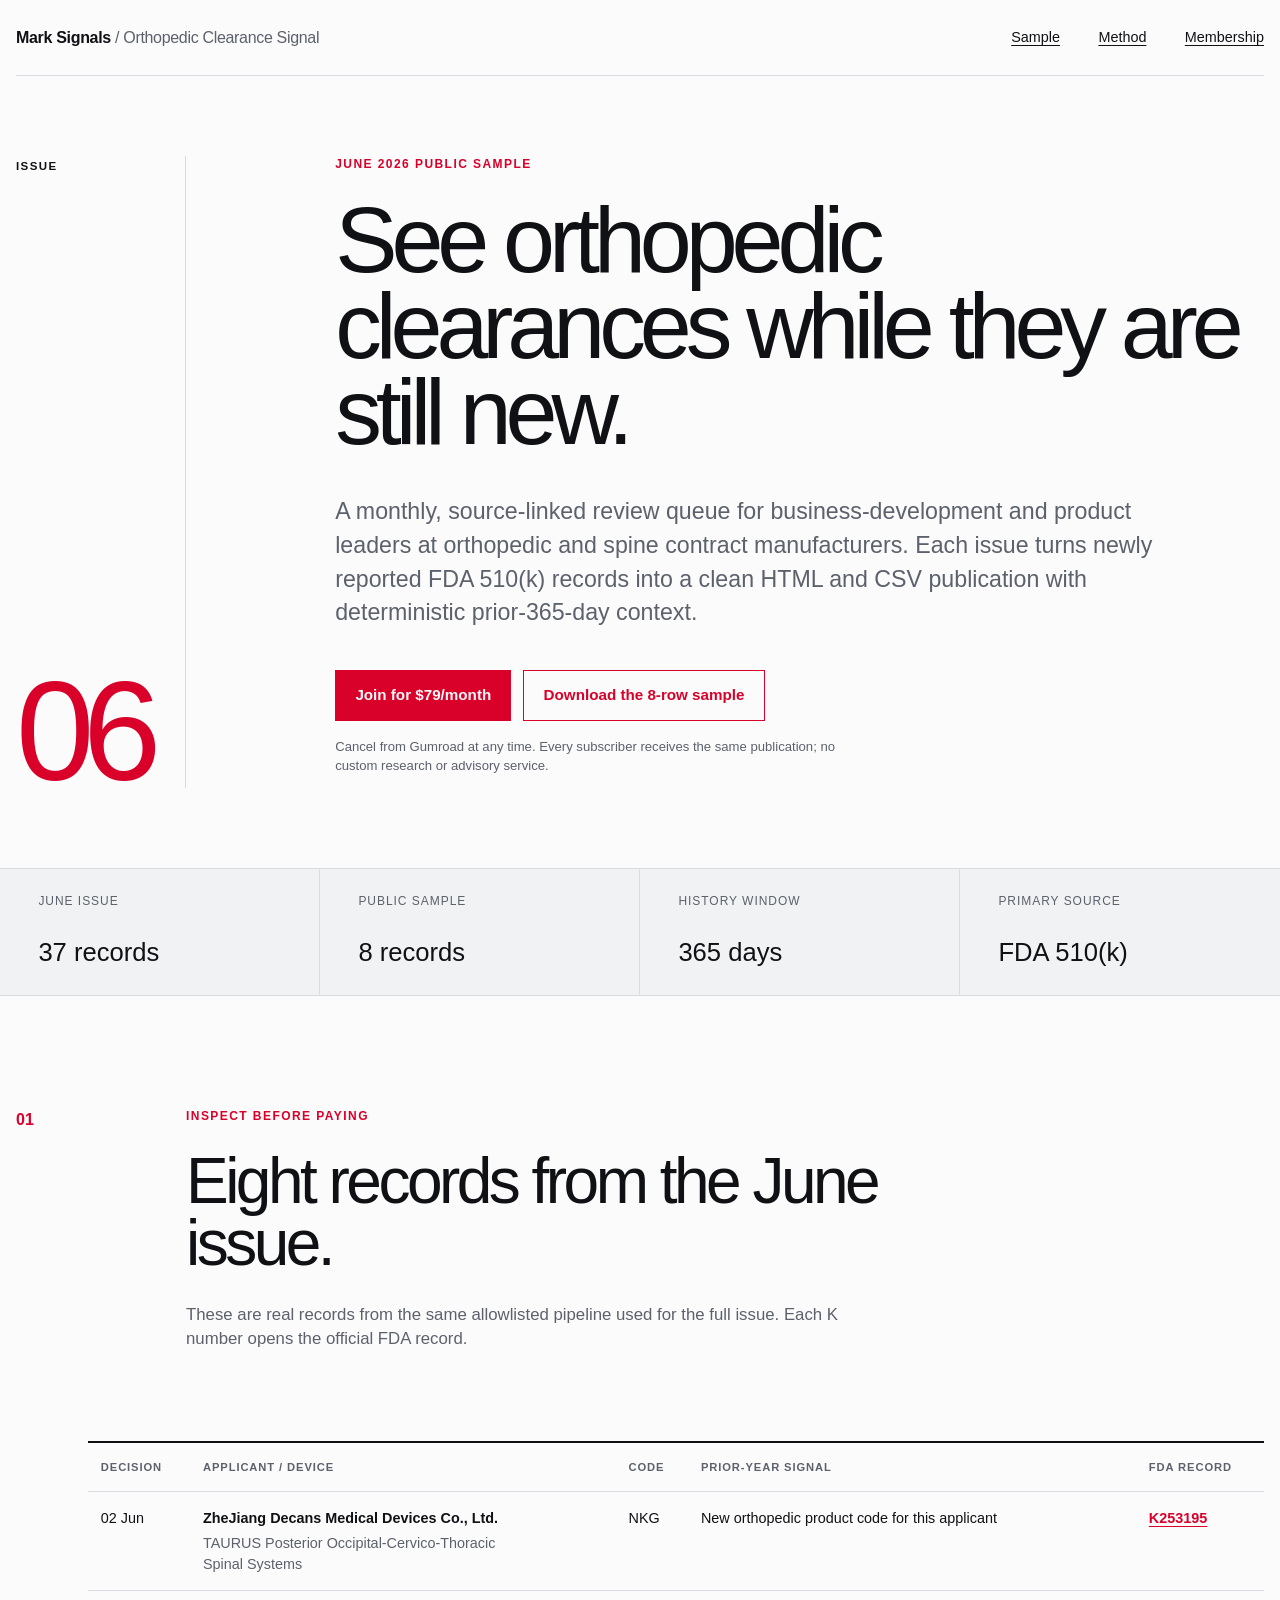
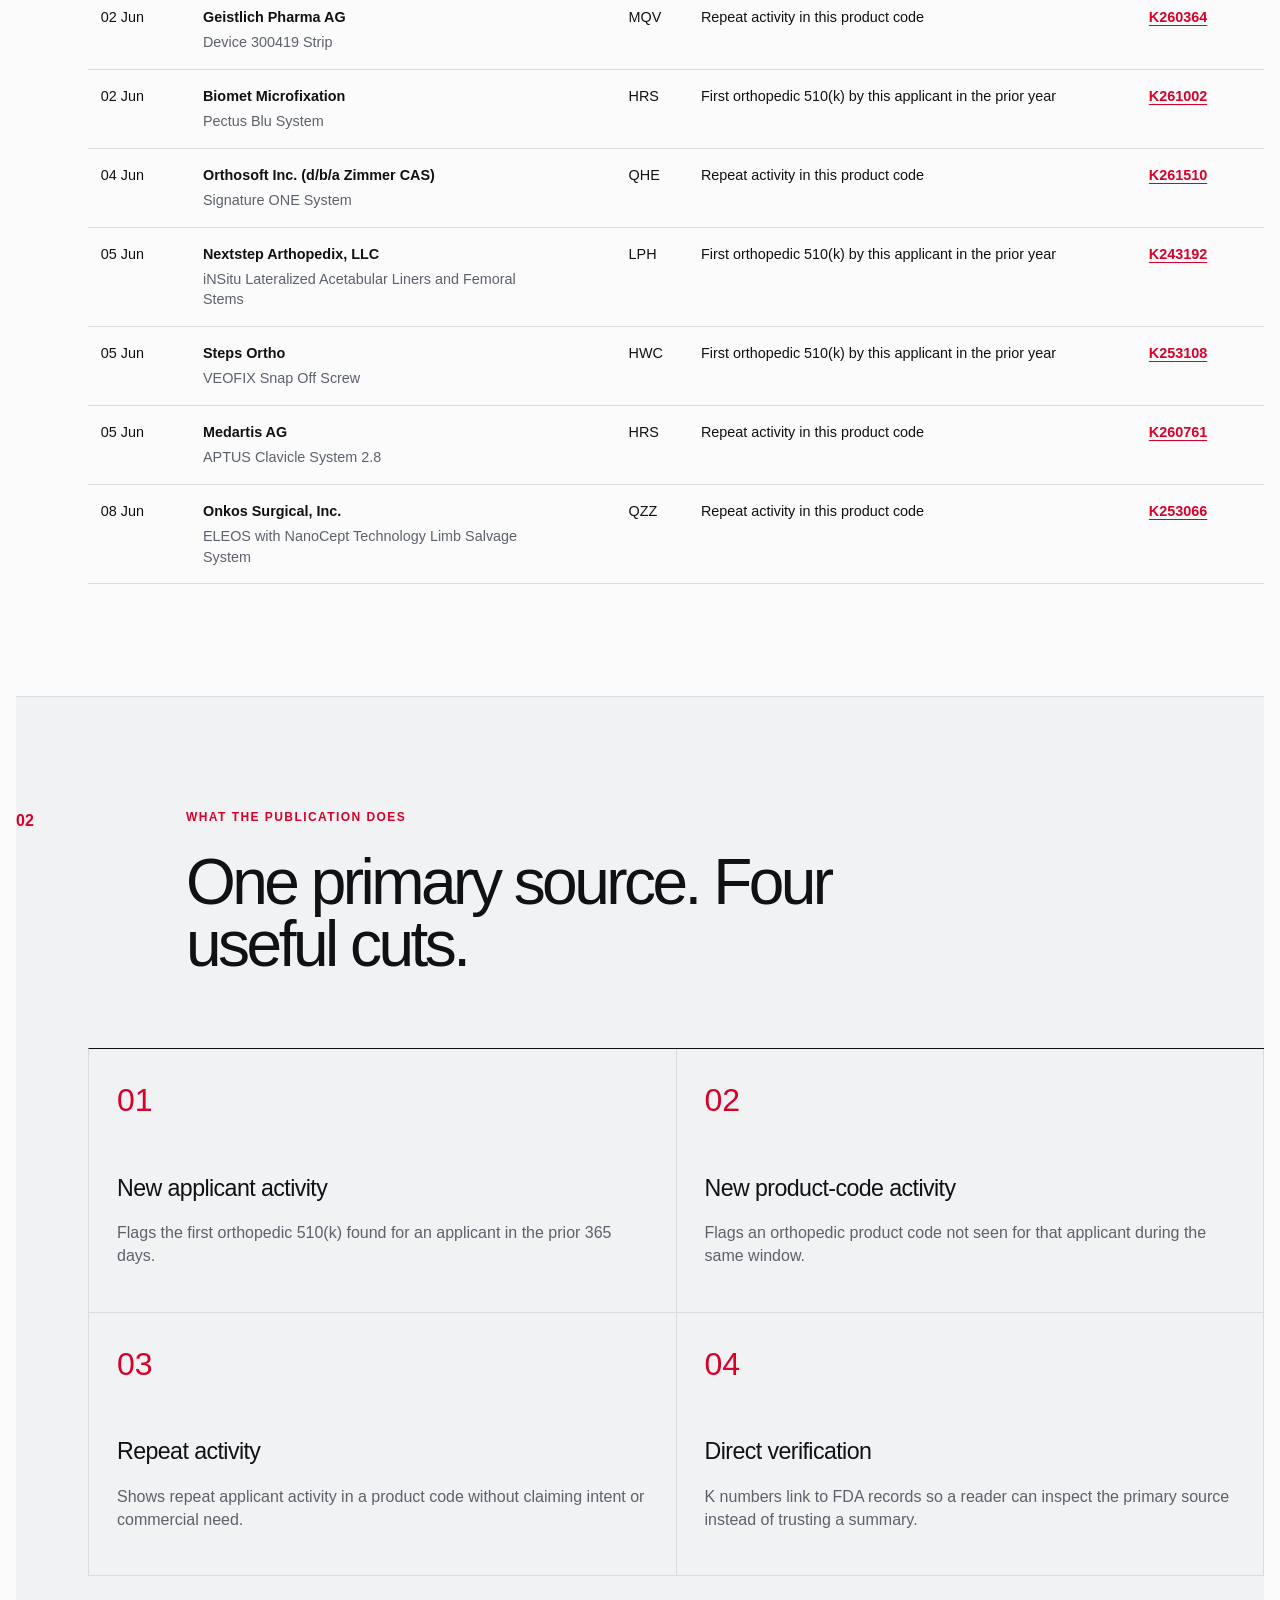
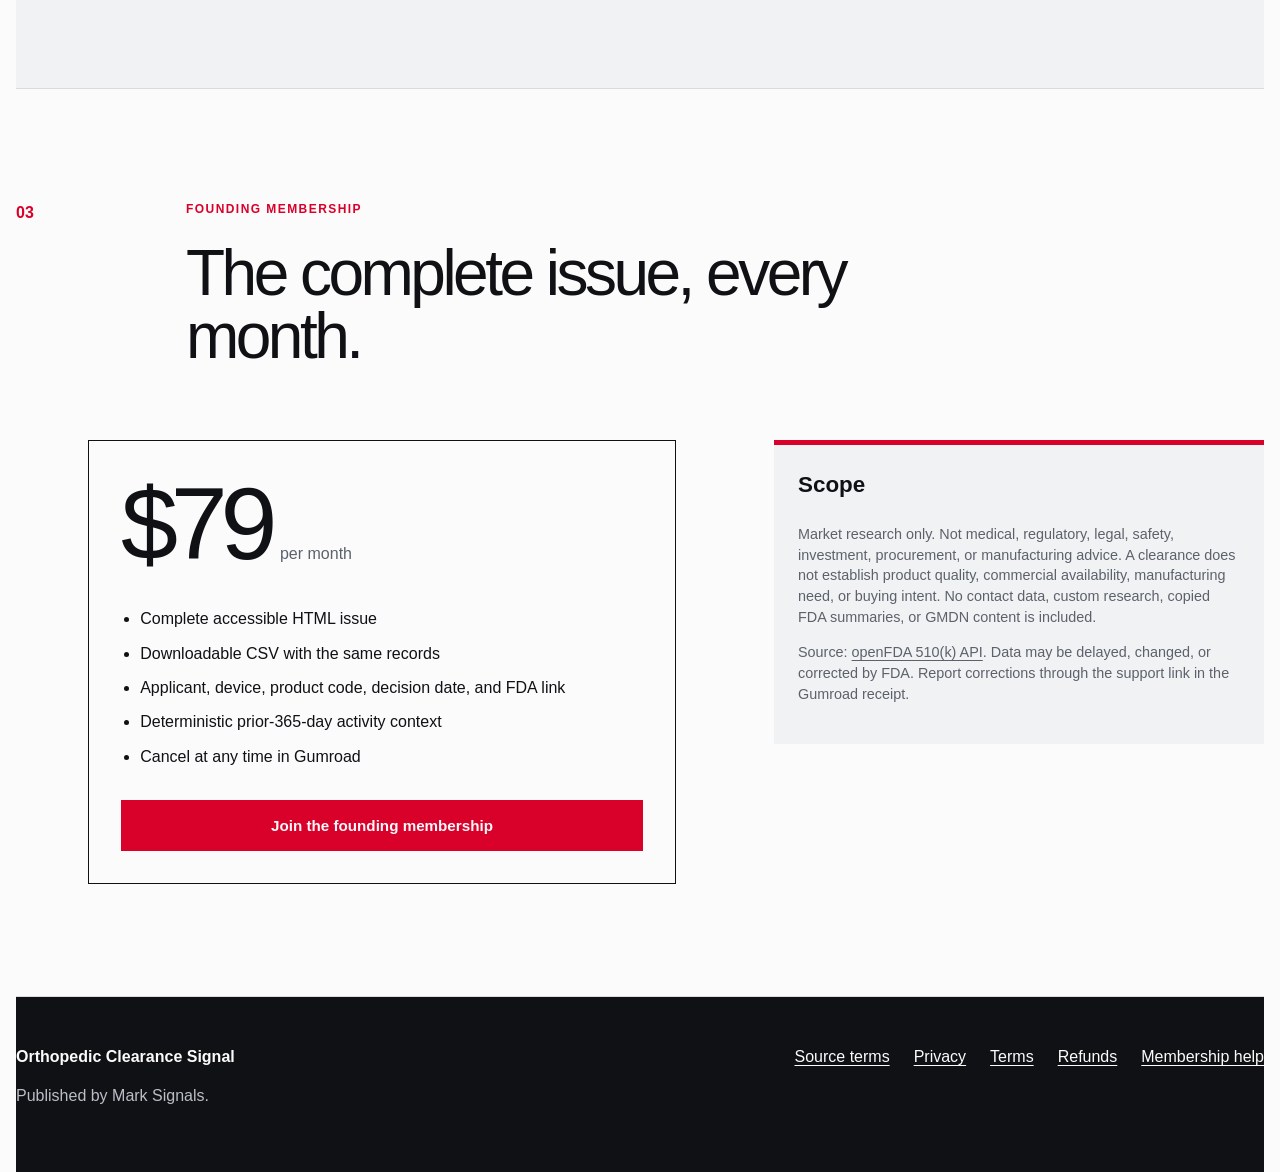
==== orthopedic-clearance-signal/index.html @ 921a15e1 "Launch Mark Signals public site" ====
<!doctype html>
<html lang="en">
<head>
  <meta charset="utf-8">
  <meta name="viewport" content="width=device-width, initial-scale=1">
  <meta name="description" content="A source-linked monthly publication of newly reported FDA orthopedic 510(k) clearances for orthopedic and spine medical-device suppliers.">
  <title>Orthopedic Clearance Signal - June 2026 sample | Mark Signals</title>
  <link rel="icon" href="../favicon.svg" type="image/svg+xml">
  <link rel="stylesheet" href="styles.css">
</head>
<body>
  <a class="skip-link" href="#main">Skip to the sample</a>
  <header class="masthead page-grid">
    <a class="wordmark" href="../">Mark Signals <span>/ Orthopedic Clearance Signal</span></a>
    <nav aria-label="Primary">
      <a href="#sample">Sample</a>
      <a href="#method">Method</a>
      <a href="#membership">Membership</a>
    </nav>
  </header>

  <main id="main">
    <section class="hero page-grid">
      <div class="issue-mark" aria-hidden="true"><span>Issue</span>06</div>
      <div class="hero-copy">
        <p class="eyebrow">June 2026 public sample</p>
        <h1>See orthopedic clearances while they are still new.</h1>
        <p class="lede">A monthly, source-linked review queue for business-development and product leaders at orthopedic and spine contract manufacturers. Each issue turns newly reported FDA 510(k) records into a clean HTML and CSV publication with deterministic prior-365-day context.</p>
        <div class="hero-actions">
          <a class="button primary" href="https://marksignals.gumroad.com/l/orthopedic-clearance-signal">Join for $79/month</a>
          <a class="button secondary" href="issue-preview.csv" download>Download the 8-row sample</a>
        </div>
        <p class="microcopy">Cancel from Gumroad at any time. Every subscriber receives the same publication; no custom research or advisory service.</p>
      </div>
    </section>

    <section class="evidence-strip" aria-label="Issue evidence">
      <div><span>June issue</span><strong>37 records</strong></div>
      <div><span>Public sample</span><strong>8 records</strong></div>
      <div><span>History window</span><strong>365 days</strong></div>
      <div><span>Primary source</span><strong>FDA 510(k)</strong></div>
    </section>

    <section class="section page-grid" id="sample">
      <div class="section-index">01</div>
      <div class="section-heading">
        <p class="eyebrow">Inspect before paying</p>
        <h2>Eight records from the June issue.</h2>
        <p>These are real records from the same allowlisted pipeline used for the full issue. Each K number opens the official FDA record.</p>
      </div>
      <div class="table-wrap" tabindex="0" role="region" aria-label="June 2026 clearance sample table">
        <table>
          <thead>
            <tr>
              <th scope="col">Decision</th>
              <th scope="col">Applicant / device</th>
              <th scope="col">Code</th>
              <th scope="col">Prior-year signal</th>
              <th scope="col">FDA record</th>
            </tr>
          </thead>
          <tbody>
            <tr>
              <td>02 Jun</td>
              <td><strong>ZheJiang Decans Medical Devices Co., Ltd.</strong><span>TAURUS Posterior Occipital-Cervico-Thoracic Spinal Systems</span></td>
              <td>NKG</td>
              <td>New orthopedic product code for this applicant</td>
              <td><a href="https://www.accessdata.fda.gov/scripts/cdrh/cfdocs/cfpmn/pmn.cfm?ID=K253195">K253195</a></td>
            </tr>
            <tr>
              <td>02 Jun</td>
              <td><strong>Geistlich Pharma AG</strong><span>Device 300419 Strip</span></td>
              <td>MQV</td>
              <td>Repeat activity in this product code</td>
              <td><a href="https://www.accessdata.fda.gov/scripts/cdrh/cfdocs/cfpmn/pmn.cfm?ID=K260364">K260364</a></td>
            </tr>
            <tr>
              <td>02 Jun</td>
              <td><strong>Biomet Microfixation</strong><span>Pectus Blu System</span></td>
              <td>HRS</td>
              <td>First orthopedic 510(k) by this applicant in the prior year</td>
              <td><a href="https://www.accessdata.fda.gov/scripts/cdrh/cfdocs/cfpmn/pmn.cfm?ID=K261002">K261002</a></td>
            </tr>
            <tr>
              <td>04 Jun</td>
              <td><strong>Orthosoft Inc. (d/b/a Zimmer CAS)</strong><span>Signature ONE System</span></td>
              <td>QHE</td>
              <td>Repeat activity in this product code</td>
              <td><a href="https://www.accessdata.fda.gov/scripts/cdrh/cfdocs/cfpmn/pmn.cfm?ID=K261510">K261510</a></td>
            </tr>
            <tr>
              <td>05 Jun</td>
              <td><strong>Nextstep Arthopedix, LLC</strong><span>iNSitu Lateralized Acetabular Liners and Femoral Stems</span></td>
              <td>LPH</td>
              <td>First orthopedic 510(k) by this applicant in the prior year</td>
              <td><a href="https://www.accessdata.fda.gov/scripts/cdrh/cfdocs/cfpmn/pmn.cfm?ID=K243192">K243192</a></td>
            </tr>
            <tr>
              <td>05 Jun</td>
              <td><strong>Steps Ortho</strong><span>VEOFIX Snap Off Screw</span></td>
              <td>HWC</td>
              <td>First orthopedic 510(k) by this applicant in the prior year</td>
              <td><a href="https://www.accessdata.fda.gov/scripts/cdrh/cfdocs/cfpmn/pmn.cfm?ID=K253108">K253108</a></td>
            </tr>
            <tr>
              <td>05 Jun</td>
              <td><strong>Medartis AG</strong><span>APTUS Clavicle System 2.8</span></td>
              <td>HRS</td>
              <td>Repeat activity in this product code</td>
              <td><a href="https://www.accessdata.fda.gov/scripts/cdrh/cfdocs/cfpmn/pmn.cfm?ID=K260761">K260761</a></td>
            </tr>
            <tr>
              <td>08 Jun</td>
              <td><strong>Onkos Surgical, Inc.</strong><span>ELEOS with NanoCept Technology Limb Salvage System</span></td>
              <td>QZZ</td>
              <td>Repeat activity in this product code</td>
              <td><a href="https://www.accessdata.fda.gov/scripts/cdrh/cfdocs/cfpmn/pmn.cfm?ID=K253066">K253066</a></td>
            </tr>
          </tbody>
        </table>
      </div>
    </section>

    <section class="section method page-grid" id="method">
      <div class="section-index">02</div>
      <div class="section-heading">
        <p class="eyebrow">What the publication does</p>
        <h2>One primary source. Four useful cuts.</h2>
      </div>
      <div class="method-grid">
        <article><strong>01</strong><h3>New applicant activity</h3><p>Flags the first orthopedic 510(k) found for an applicant in the prior 365 days.</p></article>
        <article><strong>02</strong><h3>New product-code activity</h3><p>Flags an orthopedic product code not seen for that applicant during the same window.</p></article>
        <article><strong>03</strong><h3>Repeat activity</h3><p>Shows repeat applicant activity in a product code without claiming intent or commercial need.</p></article>
        <article><strong>04</strong><h3>Direct verification</h3><p>K numbers link to FDA records so a reader can inspect the primary source instead of trusting a summary.</p></article>
      </div>
    </section>

    <section class="section price-section page-grid" id="membership">
      <div class="section-index">03</div>
      <div class="section-heading">
        <p class="eyebrow">Founding membership</p>
        <h2>The complete issue, every month.</h2>
      </div>
      <div class="price-card">
        <p class="price"><strong>$79</strong><span>per month</span></p>
        <ul>
          <li>Complete accessible HTML issue</li>
          <li>Downloadable CSV with the same records</li>
          <li>Applicant, device, product code, decision date, and FDA link</li>
          <li>Deterministic prior-365-day activity context</li>
          <li>Cancel at any time in Gumroad</li>
        </ul>
        <a class="button primary" href="https://marksignals.gumroad.com/l/orthopedic-clearance-signal">Join the founding membership</a>
      </div>
      <aside class="scope-note">
        <h3>Scope</h3>
        <p>Market research only. Not medical, regulatory, legal, safety, investment, procurement, or manufacturing advice. A clearance does not establish product quality, commercial availability, manufacturing need, or buying intent. No contact data, custom research, copied FDA summaries, or GMDN content is included.</p>
        <p>Source: <a href="https://open.fda.gov/apis/device/510k/">openFDA 510(k) API</a>. Data may be delayed, changed, or corrected by FDA. Report corrections through the support link in the Gumroad receipt.</p>
      </aside>
    </section>
  </main>

  <footer class="footer page-grid">
    <div><strong>Orthopedic Clearance Signal</strong><p>Published by Mark Signals.</p></div>
    <nav aria-label="Footer">
      <a href="https://open.fda.gov/terms/">Source terms</a>
      <a href="../privacy.html">Privacy</a>
      <a href="../terms.html">Terms</a>
      <a href="../refund.html">Refunds</a>
      <a href="https://gumroad.com/help/article/278-guide-to-memberships">Membership help</a>
    </nav>
  </footer>
</body>
</html>
---- orthopedic-clearance-signal/styles.css ----
:root {
  color-scheme: light dark;
  --paper: #fbfbfc;
  --soft: #f1f2f4;
  --ink: #101114;
  --muted: #5c616b;
  --rule: #d8dbe0;
  --red: #d90029;
  --max: 1280px;
  --sans: "Helvetica Neue", Helvetica, Arial, sans-serif;
}

* { box-sizing: border-box; }
html { scroll-behavior: smooth; }
body { margin: 0; background: var(--paper); color: var(--ink); font-family: var(--sans); line-height: 1.45; }
a { color: inherit; text-underline-offset: .2em; }
a:hover { color: var(--red); }
a:focus-visible { outline: 3px solid var(--red); outline-offset: 3px; }
.skip-link { position: fixed; left: 1rem; top: -5rem; z-index: 10; background: var(--ink); color: var(--paper); padding: .75rem 1rem; }
.skip-link:focus { top: 1rem; }
.page-grid { width: min(calc(100% - 2rem), var(--max)); margin-inline: auto; display: grid; grid-template-columns: 72px repeat(12, minmax(0, 1fr)); }
.masthead { min-height: 76px; align-items: center; border-bottom: 1px solid var(--rule); }
.wordmark { grid-column: 1 / 8; font-weight: 700; text-decoration: none; letter-spacing: -.02em; }
.wordmark span { color: var(--muted); font-weight: 500; }
.masthead nav { grid-column: 9 / -1; display: flex; justify-content: flex-end; gap: clamp(1rem, 3vw, 2.5rem); font-size: .9rem; }
.hero { min-height: 720px; align-items: center; padding-block: 5rem; }
.issue-mark { grid-column: 1 / 3; align-self: stretch; display: flex; flex-direction: column; justify-content: space-between; border-right: 1px solid var(--rule); color: var(--red); font-size: clamp(5rem, 11vw, 11rem); font-weight: 500; line-height: .8; letter-spacing: -.08em; font-variant-numeric: tabular-nums; }
.issue-mark span { padding-top: .35rem; color: var(--ink); font-size: .72rem; font-weight: 700; letter-spacing: .12em; text-transform: uppercase; }
.hero-copy { grid-column: 4 / -1; padding-left: clamp(1rem, 4vw, 4rem); }
.eyebrow { margin: 0 0 1.5rem; color: var(--red); font-size: .75rem; font-weight: 700; letter-spacing: .12em; text-transform: uppercase; }
h1, h2, h3, p { max-width: 72ch; }
h1 { margin: 0; font-size: clamp(3.2rem, 7.3vw, 7rem); font-weight: 500; line-height: .92; letter-spacing: -.065em; }
.lede { margin: 2.5rem 0 0; max-width: 820px; color: var(--muted); font-size: clamp(1.1rem, 2vw, 1.45rem); }
.hero-actions { display: flex; flex-wrap: wrap; gap: .75rem; margin-top: 2.5rem; }
.button { display: inline-flex; min-height: 50px; align-items: center; justify-content: center; border: 1px solid var(--red); padding: .85rem 1.2rem; font-size: .95rem; font-weight: 700; text-decoration: none; }
.button.primary { background: var(--red); color: #f8f8fa; }
.button.primary:hover { background: #ad0021; color: #f8f8fa; }
.button:active { transform: translateY(1px); }
.button.secondary { color: var(--red); background: var(--paper); }
.microcopy { margin-top: 1rem; color: var(--muted); font-size: .82rem; }
.evidence-strip { display: grid; grid-template-columns: repeat(4, 1fr); border-block: 1px solid var(--rule); background: var(--soft); }
.evidence-strip div { min-height: 126px; padding: 1.5rem clamp(1rem, 3vw, 2.5rem); border-right: 1px solid var(--rule); display: flex; flex-direction: column; justify-content: space-between; }
.evidence-strip div:last-child { border-right: 0; }
.evidence-strip span { color: var(--muted); font-size: .75rem; text-transform: uppercase; letter-spacing: .08em; }
.evidence-strip strong { font-size: clamp(1.2rem, 2vw, 1.7rem); font-weight: 500; }
.section { padding-block: 7rem; border-bottom: 1px solid var(--rule); gap: 2rem 0; }
.section-index { grid-column: 1; align-self: start; color: var(--red); font-weight: 700; font-variant-numeric: tabular-nums; }
.section-heading { grid-column: 3 / 11; }
.section-heading h2 { margin: 0; font-size: clamp(2.4rem, 5vw, 5rem); font-weight: 500; line-height: .98; letter-spacing: -.055em; }
.section-heading > p:last-child { margin-top: 1.75rem; color: var(--muted); font-size: 1.05rem; }
.table-wrap { grid-column: 2 / -1; margin-top: 2.5rem; overflow-x: auto; border-top: 2px solid var(--ink); }
table { width: 100%; min-width: 920px; border-collapse: collapse; font-size: .9rem; }
th, td { padding: 1rem .8rem; border-bottom: 1px solid var(--rule); text-align: left; vertical-align: top; }
th { color: var(--muted); font-size: .7rem; letter-spacing: .08em; text-transform: uppercase; }
td:first-child, td:nth-child(3), td:last-child { font-variant-numeric: tabular-nums; white-space: nowrap; }
td strong, td span { display: block; }
td span { margin-top: .25rem; max-width: 42ch; color: var(--muted); }
td a { color: var(--red); font-weight: 700; }
.method { background: var(--soft); }
.method-grid { grid-column: 2 / -1; display: grid; grid-template-columns: repeat(2, 1fr); margin-top: 2.5rem; border-top: 1px solid var(--ink); border-left: 1px solid var(--rule); }
.method-grid article { min-height: 220px; padding: 1.75rem; border-right: 1px solid var(--rule); border-bottom: 1px solid var(--rule); }
.method-grid article > strong { color: var(--red); font-size: 2rem; font-weight: 500; }
.method-grid h3 { margin: 3rem 0 .75rem; font-size: 1.45rem; font-weight: 500; letter-spacing: -.025em; }
.method-grid p { color: var(--muted); }
.price-card { grid-column: 2 / 8; margin-top: 2.5rem; padding: 2rem; border: 1px solid var(--ink); }
.price { display: flex; align-items: baseline; gap: .6rem; margin: 0 0 2rem; }
.price strong { font-size: clamp(4rem, 8vw, 7rem); font-weight: 500; line-height: 1; letter-spacing: -.07em; }
.price span { color: var(--muted); }
.price-card ul { margin: 2rem 0; padding-left: 1.2rem; }
.price-card li { margin-bottom: .7rem; }
.price-card .button { width: 100%; }
.scope-note { grid-column: 9 / -1; align-self: start; margin-top: 2.5rem; padding: 1.5rem; border-top: 5px solid var(--red); background: var(--soft); }
.scope-note h3 { margin-top: 0; font-size: 1.4rem; }
.scope-note p { color: var(--muted); font-size: .9rem; }
.footer { padding-block: 3rem; gap: 2rem; background: var(--ink); color: var(--paper); }
.footer > div { grid-column: 1 / 7; }
.footer > nav { grid-column: 8 / -1; display: flex; flex-wrap: wrap; justify-content: flex-end; gap: 1.5rem; }
.footer p { color: #b9bec7; }

@media (max-width: 760px) {
  .page-grid { grid-template-columns: 36px repeat(5, minmax(0, 1fr)); }
  .masthead { padding-block: 1rem; }
  .wordmark { grid-column: 1 / -1; }
  .masthead nav { grid-column: 1 / -1; justify-content: flex-start; margin-top: .75rem; }
  .hero { min-height: auto; }
  .issue-mark { grid-column: 1 / -1; min-height: 160px; flex-direction: row; border-right: 0; border-bottom: 1px solid var(--rule); }
  .hero-copy { grid-column: 1 / -1; padding: 3rem 0 0; }
  h1 { font-size: clamp(3rem, 15vw, 5rem); }
  .evidence-strip { grid-template-columns: repeat(2, 1fr); }
  .evidence-strip div:nth-child(2) { border-right: 0; }
  .section-index { grid-column: 1; }
  .section-heading, .table-wrap, .method-grid, .price-card, .scope-note { grid-column: 1 / -1; }
  .method-grid { grid-template-columns: 1fr; }
  .scope-note { margin-top: 1rem; }
  .footer > div, .footer > nav { grid-column: 1 / -1; justify-content: flex-start; }
}

@media (prefers-reduced-motion: reduce) {
  html { scroll-behavior: auto; }
}

@media (prefers-color-scheme: dark) {
  :root {
    --paper: #111216;
    --soft: #1a1c21;
    --ink: #f3f4f6;
    --muted: #b8bdc7;
    --rule: #363a43;
    --red: #ff4667;
  }
}
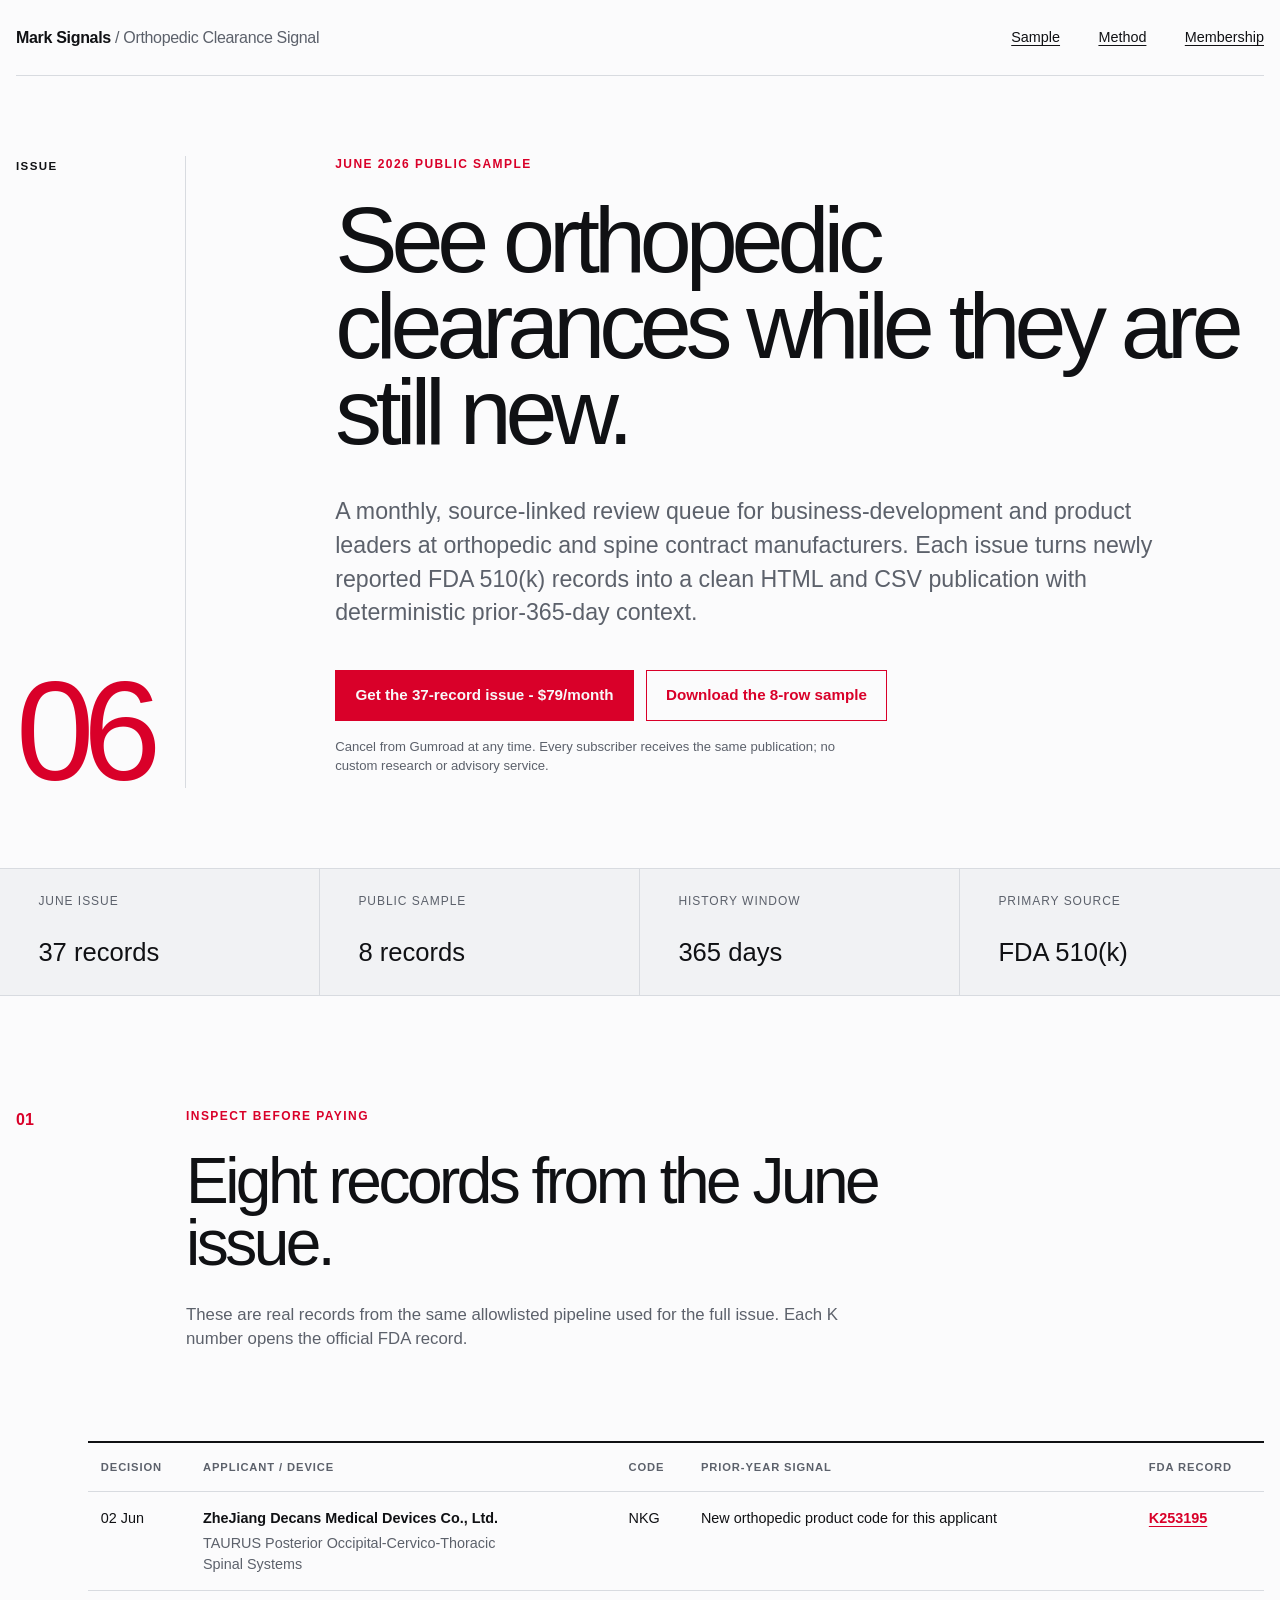
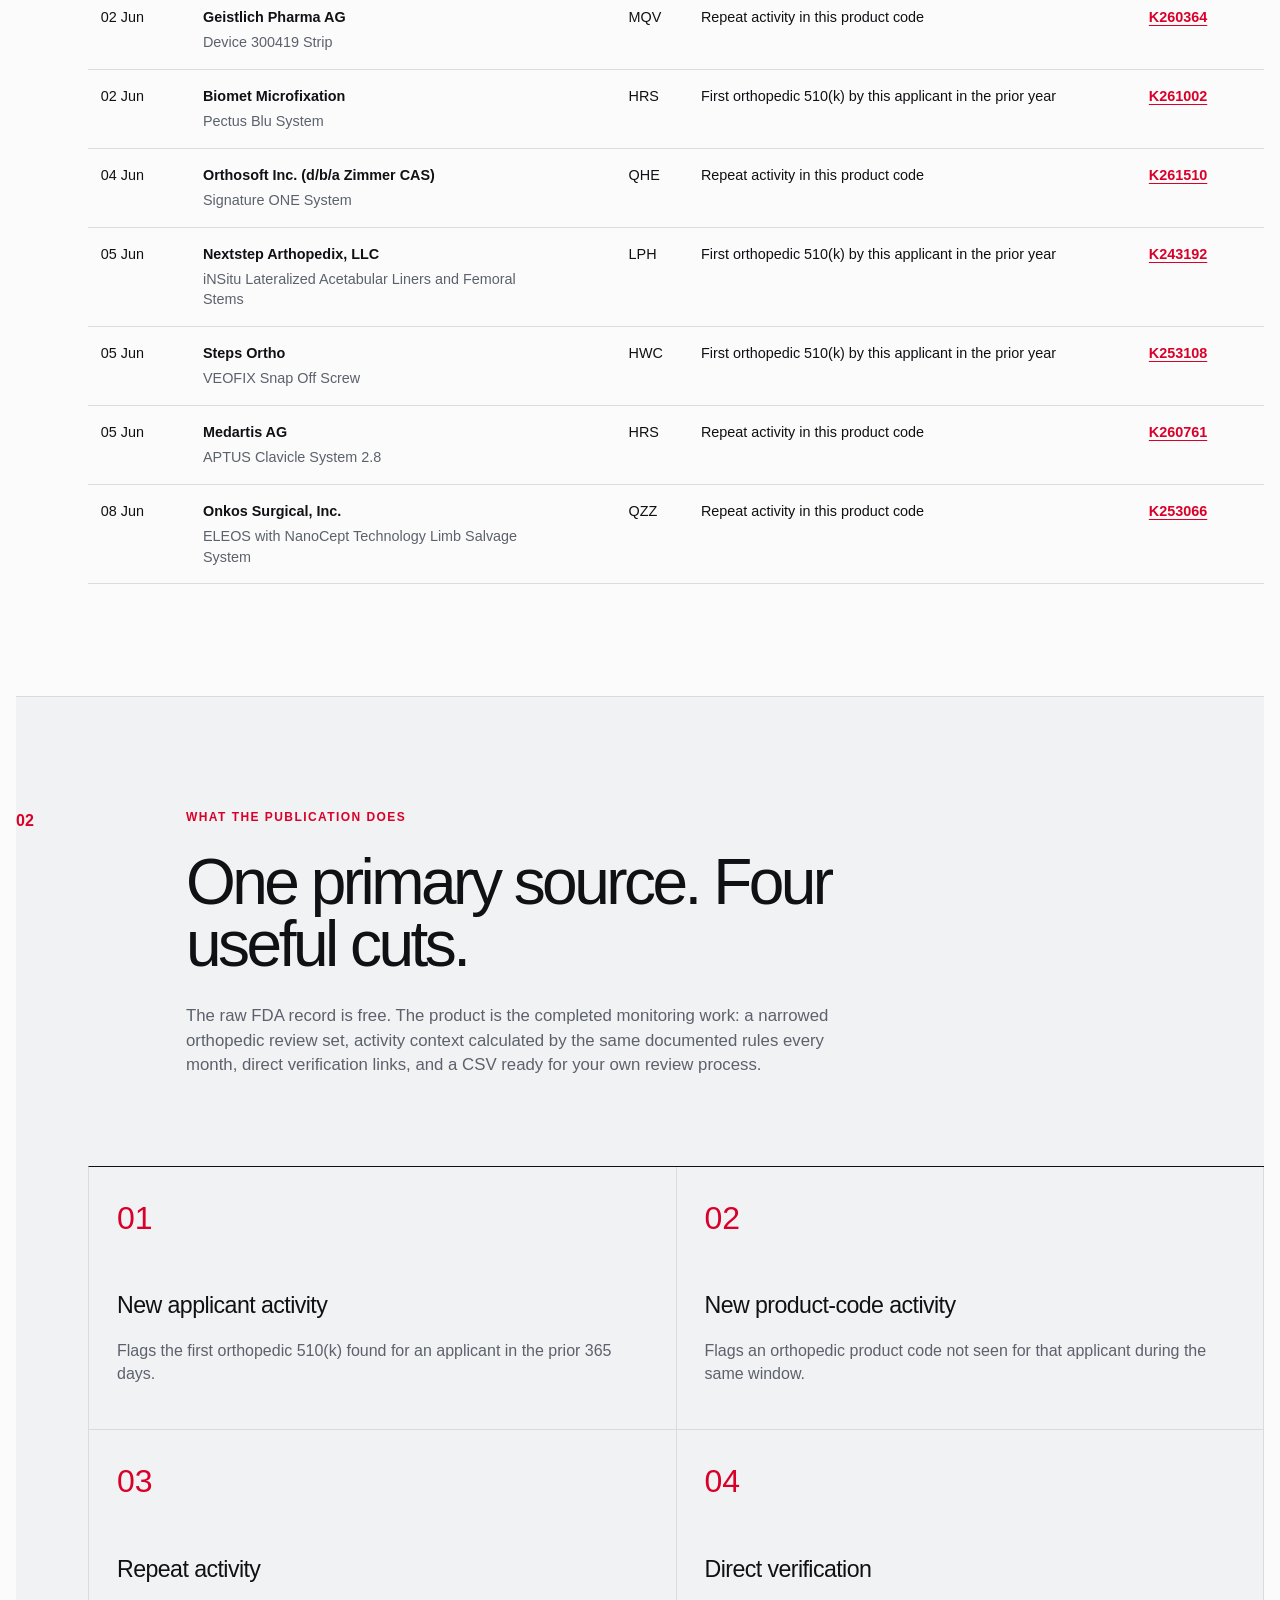
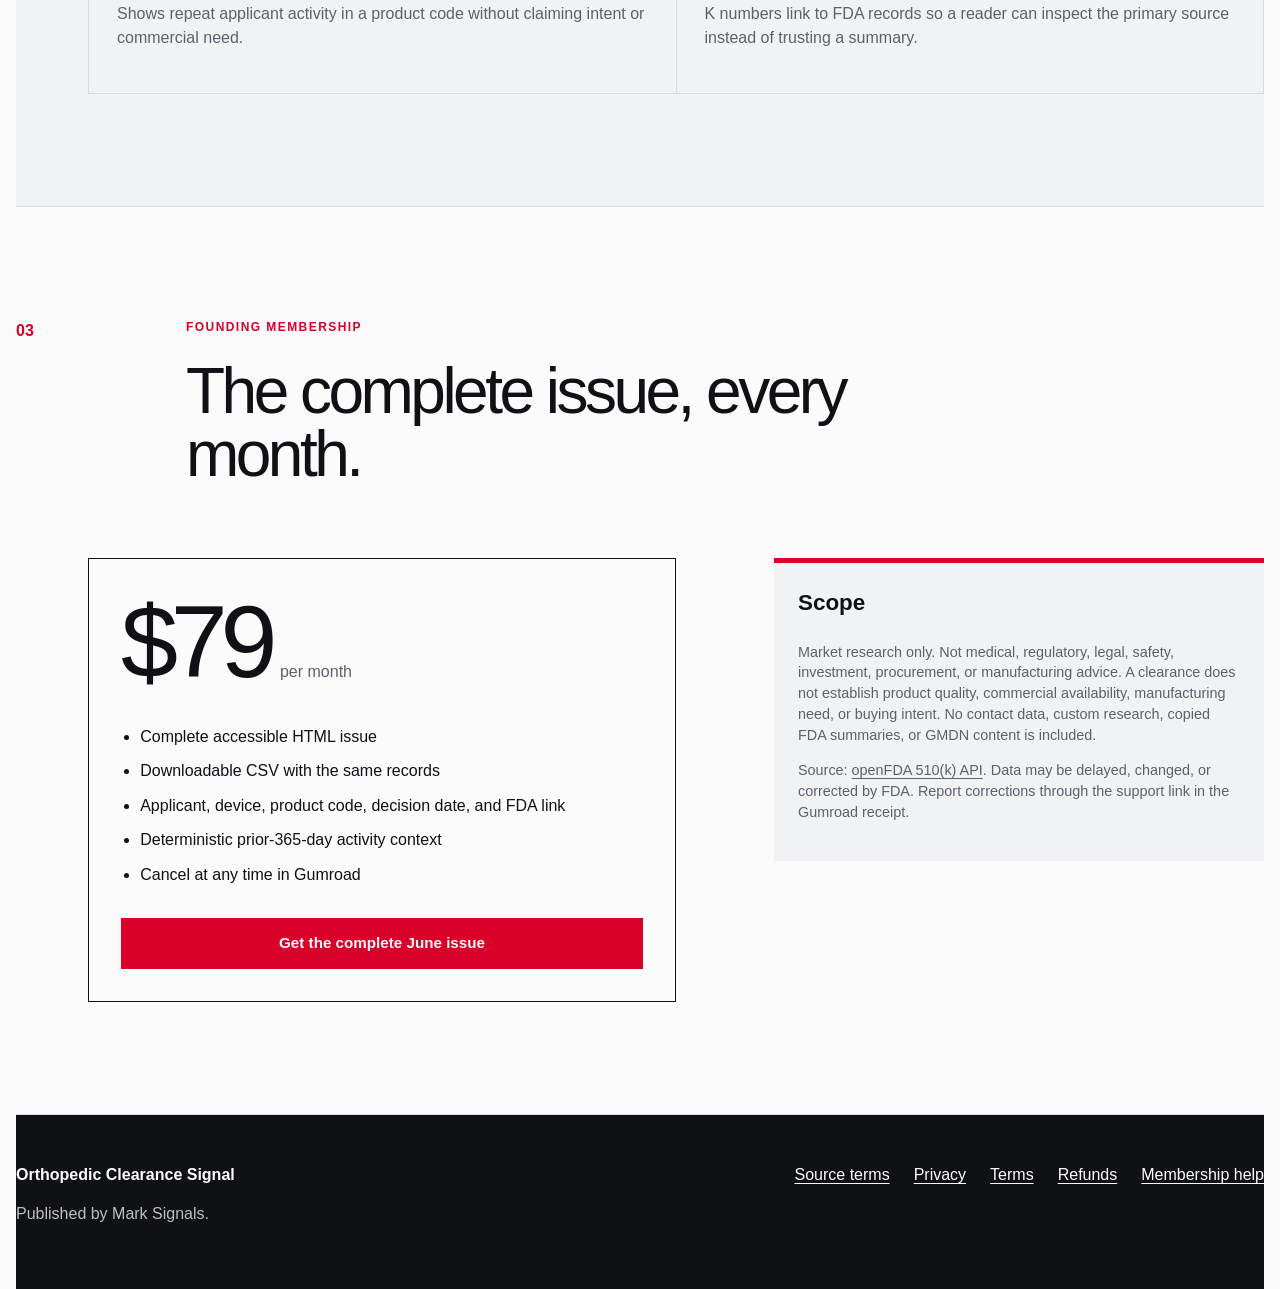
==== commit 2e2b5078: "Improve checkout conversion and attribution" ====
--- a/orthopedic-clearance-signal/index.html
+++ b/orthopedic-clearance-signal/index.html
@@ -4,7 +4,13 @@
   <meta charset="utf-8">
   <meta name="viewport" content="width=device-width, initial-scale=1">
   <meta name="description" content="A source-linked monthly publication of newly reported FDA orthopedic 510(k) clearances for orthopedic and spine medical-device suppliers.">
+  <meta name="robots" content="index,follow,max-image-preview:large">
+  <meta property="og:title" content="Orthopedic Clearance Signal - June 2026 sample">
+  <meta property="og:description" content="Inspect eight source-linked records, the deterministic method, and the complete 37-record monthly publication before subscribing.">
+  <meta property="og:type" content="website">
+  <meta property="og:url" content="https://marksignals.github.io/orthopedic-clearance-signal/">
   <title>Orthopedic Clearance Signal - June 2026 sample | Mark Signals</title>
+  <link rel="canonical" href="https://marksignals.github.io/orthopedic-clearance-signal/">
   <link rel="icon" href="../favicon.svg" type="image/svg+xml">
   <link rel="stylesheet" href="styles.css">
 </head>
@@ -27,7 +33,7 @@
         <h1>See orthopedic clearances while they are still new.</h1>
         <p class="lede">A monthly, source-linked review queue for business-development and product leaders at orthopedic and spine contract manufacturers. Each issue turns newly reported FDA 510(k) records into a clean HTML and CSV publication with deterministic prior-365-day context.</p>
         <div class="hero-actions">
-          <a class="button primary" href="https://marksignals.gumroad.com/l/orthopedic-clearance-signal">Join for $79/month</a>
+          <a class="button primary" href="https://marksignals.gumroad.com/l/orthopedic-clearance-signal?monthly=true&amp;wanted=true&amp;referrer=https%3A%2F%2Fmarksignals.github.io%2Forthopedic-clearance-signal%2F">Get the 37-record issue - $79/month</a>
           <a class="button secondary" href="issue-preview.csv" download>Download the 8-row sample</a>
         </div>
         <p class="microcopy">Cancel from Gumroad at any time. Every subscriber receives the same publication; no custom research or advisory service.</p>
@@ -126,6 +132,7 @@
       <div class="section-heading">
         <p class="eyebrow">What the publication does</p>
         <h2>One primary source. Four useful cuts.</h2>
+        <p>The raw FDA record is free. The product is the completed monitoring work: a narrowed orthopedic review set, activity context calculated by the same documented rules every month, direct verification links, and a CSV ready for your own review process.</p>
       </div>
       <div class="method-grid">
         <article><strong>01</strong><h3>New applicant activity</h3><p>Flags the first orthopedic 510(k) found for an applicant in the prior 365 days.</p></article>
@@ -150,7 +157,7 @@
           <li>Deterministic prior-365-day activity context</li>
           <li>Cancel at any time in Gumroad</li>
         </ul>
-        <a class="button primary" href="https://marksignals.gumroad.com/l/orthopedic-clearance-signal">Join the founding membership</a>
+        <a class="button primary" href="https://marksignals.gumroad.com/l/orthopedic-clearance-signal?monthly=true&amp;wanted=true&amp;referrer=https%3A%2F%2Fmarksignals.github.io%2Forthopedic-clearance-signal%2F">Get the complete June issue</a>
       </div>
       <aside class="scope-note">
         <h3>Scope</h3>
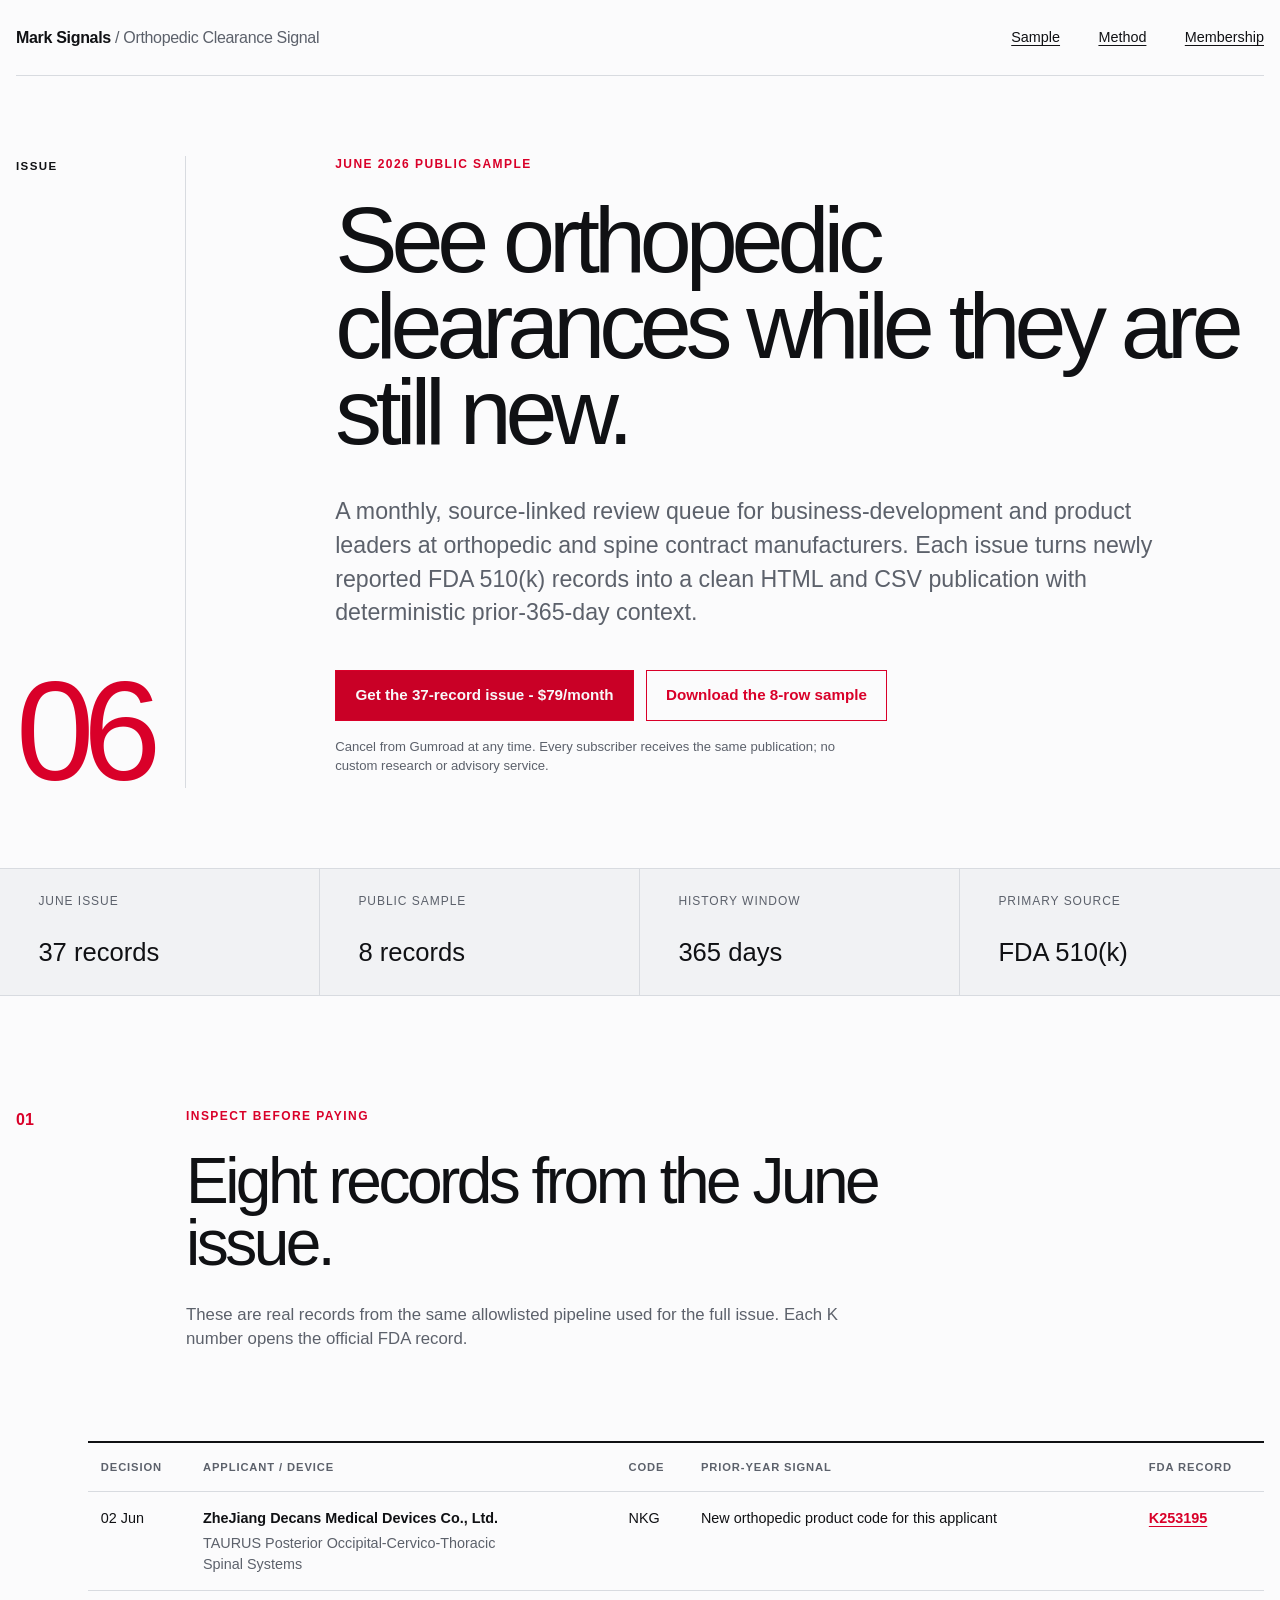
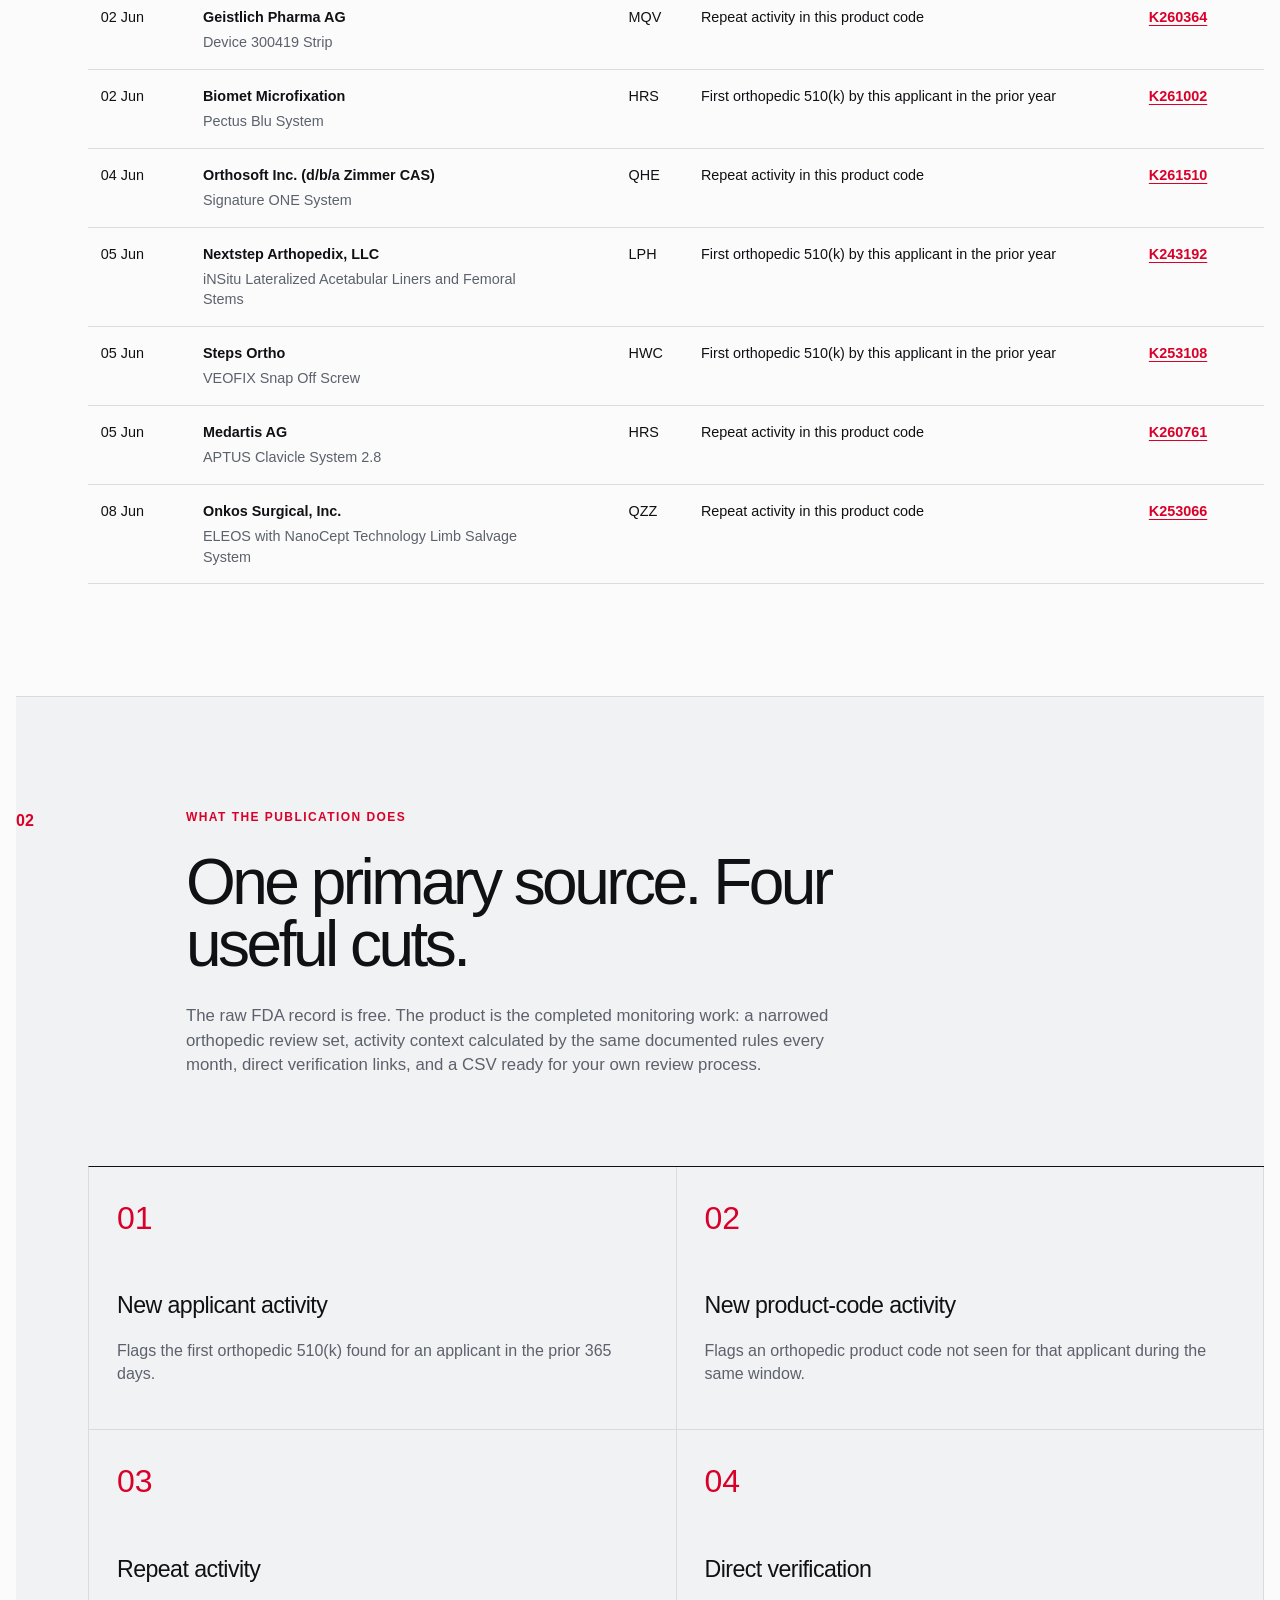
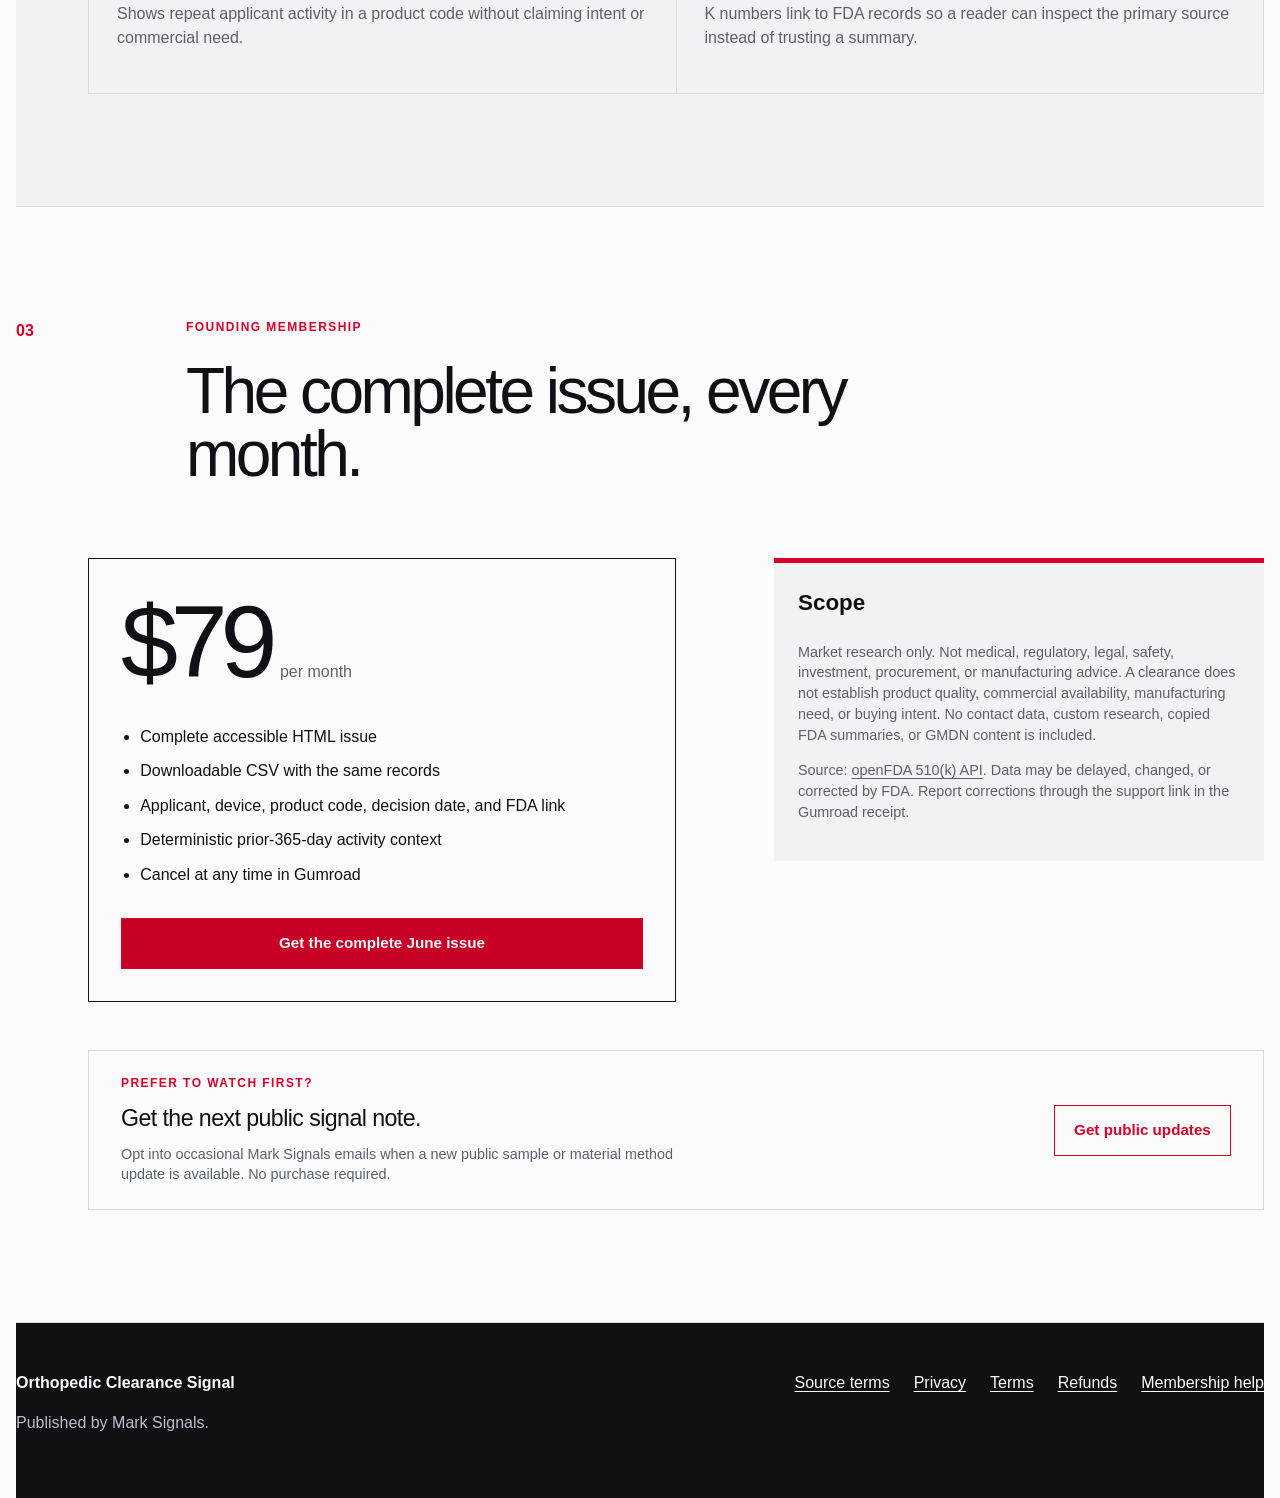
==== commit b75e44d2: "Add owned audience opt-in path" ====
--- a/orthopedic-clearance-signal/index.html
+++ b/orthopedic-clearance-signal/index.html
@@ -9,6 +9,11 @@
   <meta property="og:description" content="Inspect eight source-linked records, the deterministic method, and the complete 37-record monthly publication before subscribing.">
   <meta property="og:type" content="website">
   <meta property="og:url" content="https://marksignals.github.io/orthopedic-clearance-signal/">
+  <meta property="og:image" content="https://marksignals.github.io/assets/orthopedic-clearance-signal.png">
+  <meta property="og:image:width" content="1280">
+  <meta property="og:image:height" content="720">
+  <meta property="og:image:alt" content="Mark Signals Orthopedic Clearance Signal">
+  <meta name="twitter:card" content="summary_large_image">
   <title>Orthopedic Clearance Signal - June 2026 sample | Mark Signals</title>
   <link rel="canonical" href="https://marksignals.github.io/orthopedic-clearance-signal/">
   <link rel="icon" href="../favicon.svg" type="image/svg+xml">
@@ -164,6 +169,14 @@
         <p>Market research only. Not medical, regulatory, legal, safety, investment, procurement, or manufacturing advice. A clearance does not establish product quality, commercial availability, manufacturing need, or buying intent. No contact data, custom research, copied FDA summaries, or GMDN content is included.</p>
         <p>Source: <a href="https://open.fda.gov/apis/device/510k/">openFDA 510(k) API</a>. Data may be delayed, changed, or corrected by FDA. Report corrections through the support link in the Gumroad receipt.</p>
       </aside>
+      <div class="follow-card">
+        <div>
+          <p class="eyebrow">Prefer to watch first?</p>
+          <h3>Get the next public signal note.</h3>
+          <p>Opt into occasional Mark Signals emails when a new public sample or material method update is available. No purchase required.</p>
+        </div>
+        <a class="button secondary" href="https://marksignals.gumroad.com/subscribe">Get public updates</a>
+      </div>
     </section>
   </main>
 
--- a/orthopedic-clearance-signal/styles.css
+++ b/orthopedic-clearance-signal/styles.css
@@ -6,6 +6,8 @@
   --muted: #5c616b;
   --rule: #d8dbe0;
   --red: #d90029;
+  --cta: #c90026;
+  --cta-hover: #a80020;
   --max: 1280px;
   --sans: "Helvetica Neue", Helvetica, Arial, sans-serif;
 }
@@ -33,8 +35,8 @@
 .lede { margin: 2.5rem 0 0; max-width: 820px; color: var(--muted); font-size: clamp(1.1rem, 2vw, 1.45rem); }
 .hero-actions { display: flex; flex-wrap: wrap; gap: .75rem; margin-top: 2.5rem; }
 .button { display: inline-flex; min-height: 50px; align-items: center; justify-content: center; border: 1px solid var(--red); padding: .85rem 1.2rem; font-size: .95rem; font-weight: 700; text-decoration: none; }
-.button.primary { background: var(--red); color: #f8f8fa; }
-.button.primary:hover { background: #ad0021; color: #f8f8fa; }
+.button.primary { background: var(--cta); color: #f8f8fa; }
+.button.primary:hover { background: var(--cta-hover); color: #f8f8fa; }
 .button:active { transform: translateY(1px); }
 .button.secondary { color: var(--red); background: var(--paper); }
 .microcopy { margin-top: 1rem; color: var(--muted); font-size: .82rem; }
@@ -72,6 +74,11 @@
 .scope-note { grid-column: 9 / -1; align-self: start; margin-top: 2.5rem; padding: 1.5rem; border-top: 5px solid var(--red); background: var(--soft); }
 .scope-note h3 { margin-top: 0; font-size: 1.4rem; }
 .scope-note p { color: var(--muted); font-size: .9rem; }
+.follow-card { grid-column: 2 / -1; margin-top: 1rem; padding: 1.5rem 2rem; border: 1px solid var(--rule); display: flex; align-items: center; justify-content: space-between; gap: 2rem; }
+.follow-card .eyebrow { margin-bottom: .6rem; }
+.follow-card h3 { margin: 0; font-size: 1.45rem; font-weight: 500; letter-spacing: -.025em; }
+.follow-card p:last-child { margin: .5rem 0 0; color: var(--muted); font-size: .9rem; }
+.follow-card .button { flex: 0 0 auto; }
 .footer { padding-block: 3rem; gap: 2rem; background: var(--ink); color: var(--paper); }
 .footer > div { grid-column: 1 / 7; }
 .footer > nav { grid-column: 8 / -1; display: flex; flex-wrap: wrap; justify-content: flex-end; gap: 1.5rem; }
@@ -89,9 +96,11 @@
   .evidence-strip { grid-template-columns: repeat(2, 1fr); }
   .evidence-strip div:nth-child(2) { border-right: 0; }
   .section-index { grid-column: 1; }
-  .section-heading, .table-wrap, .method-grid, .price-card, .scope-note { grid-column: 1 / -1; }
+  .section-heading, .table-wrap, .method-grid, .price-card, .scope-note, .follow-card { grid-column: 1 / -1; }
   .method-grid { grid-template-columns: 1fr; }
   .scope-note { margin-top: 1rem; }
+  .follow-card { align-items: stretch; flex-direction: column; padding: 1.25rem; }
+  .follow-card .button { width: 100%; }
   .footer > div, .footer > nav { grid-column: 1 / -1; justify-content: flex-start; }
 }
 
@@ -107,5 +116,7 @@
     --muted: #b8bdc7;
     --rule: #363a43;
     --red: #ff4667;
+    --cta: #c90026;
+    --cta-hover: #a80020;
   }
 }
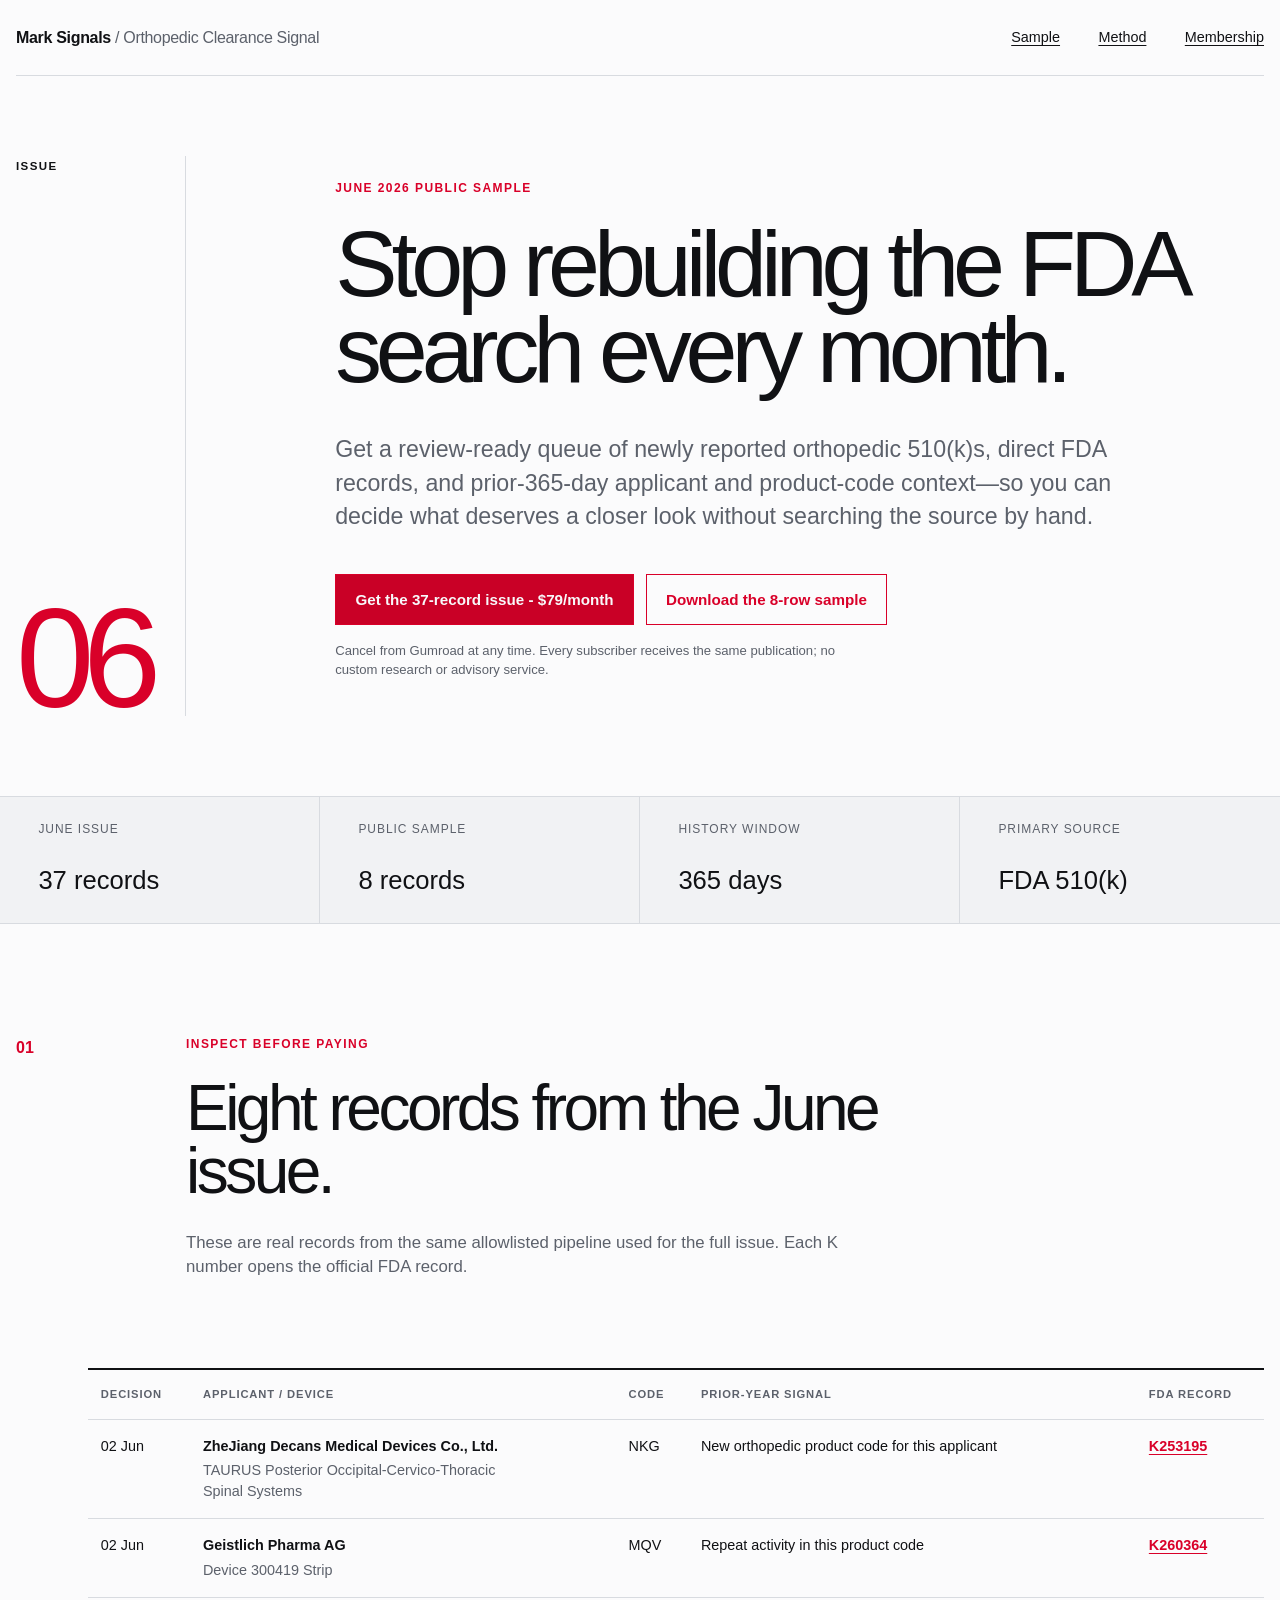
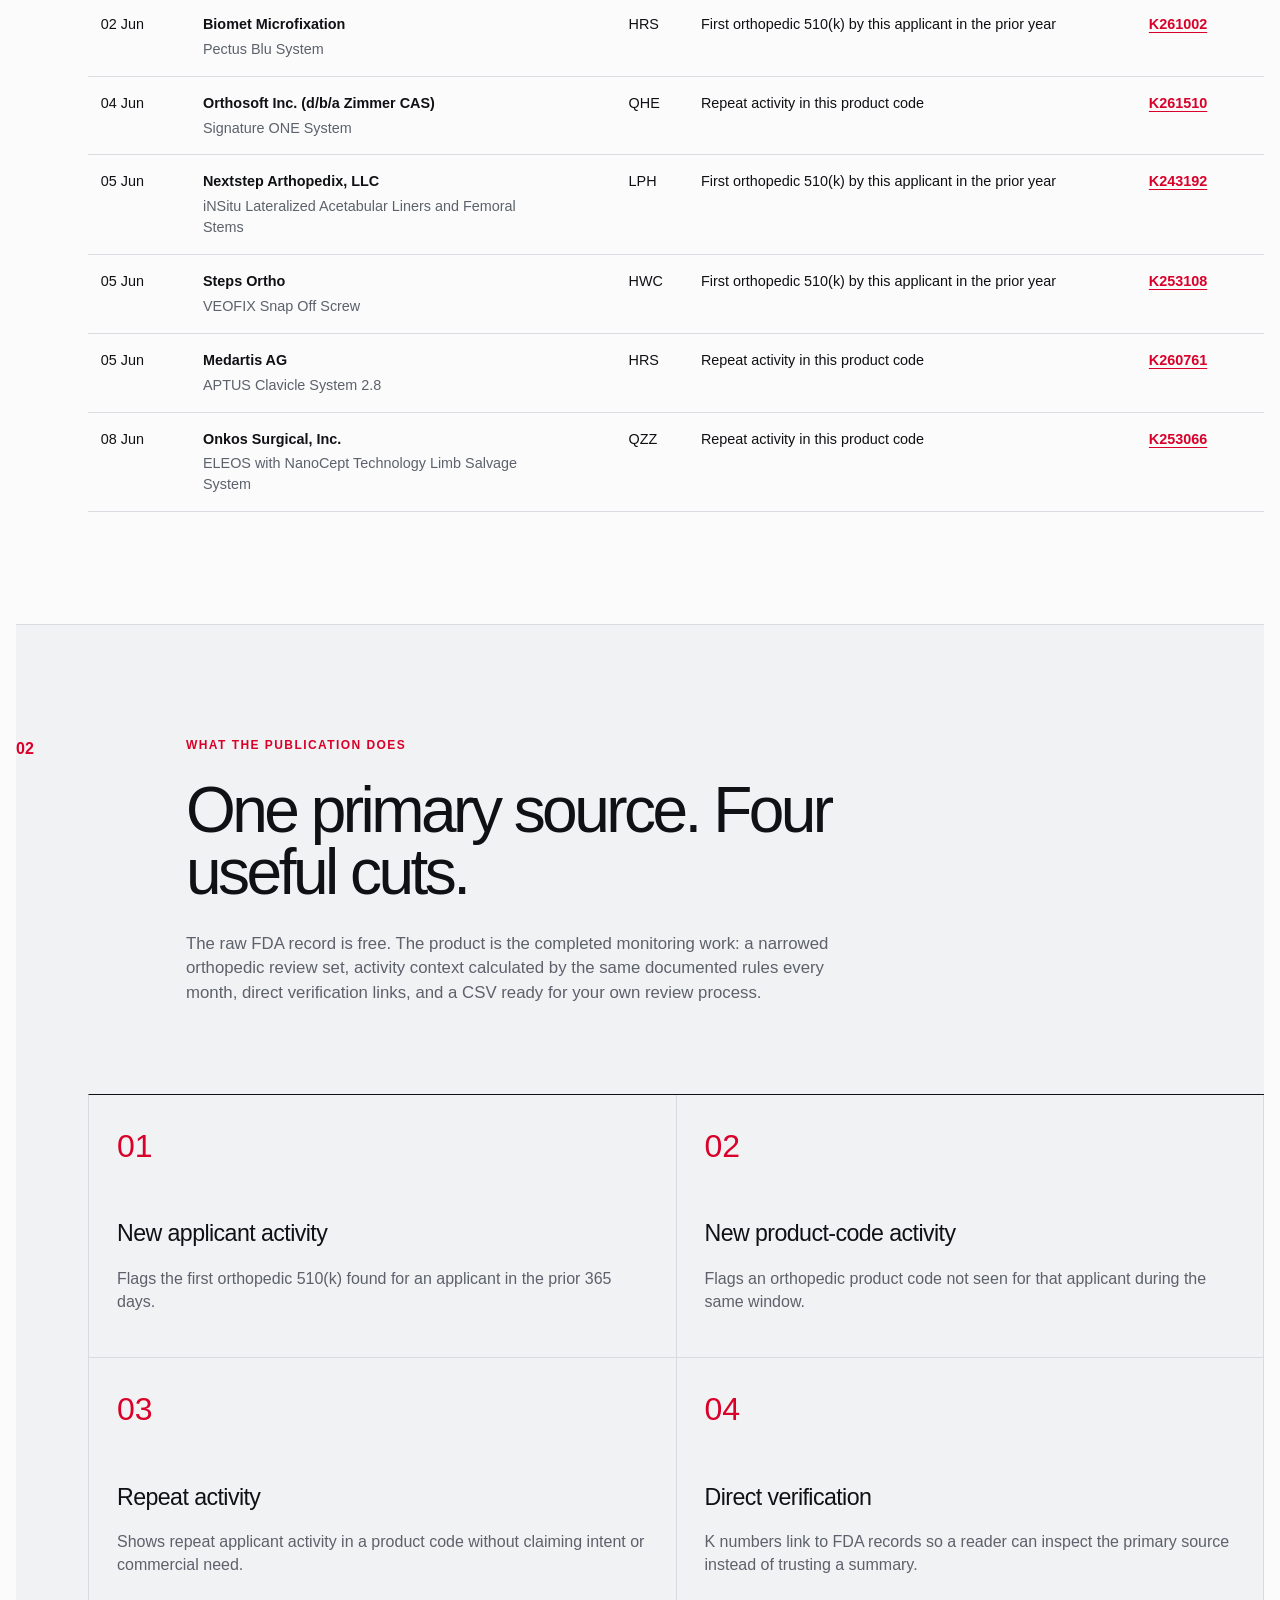
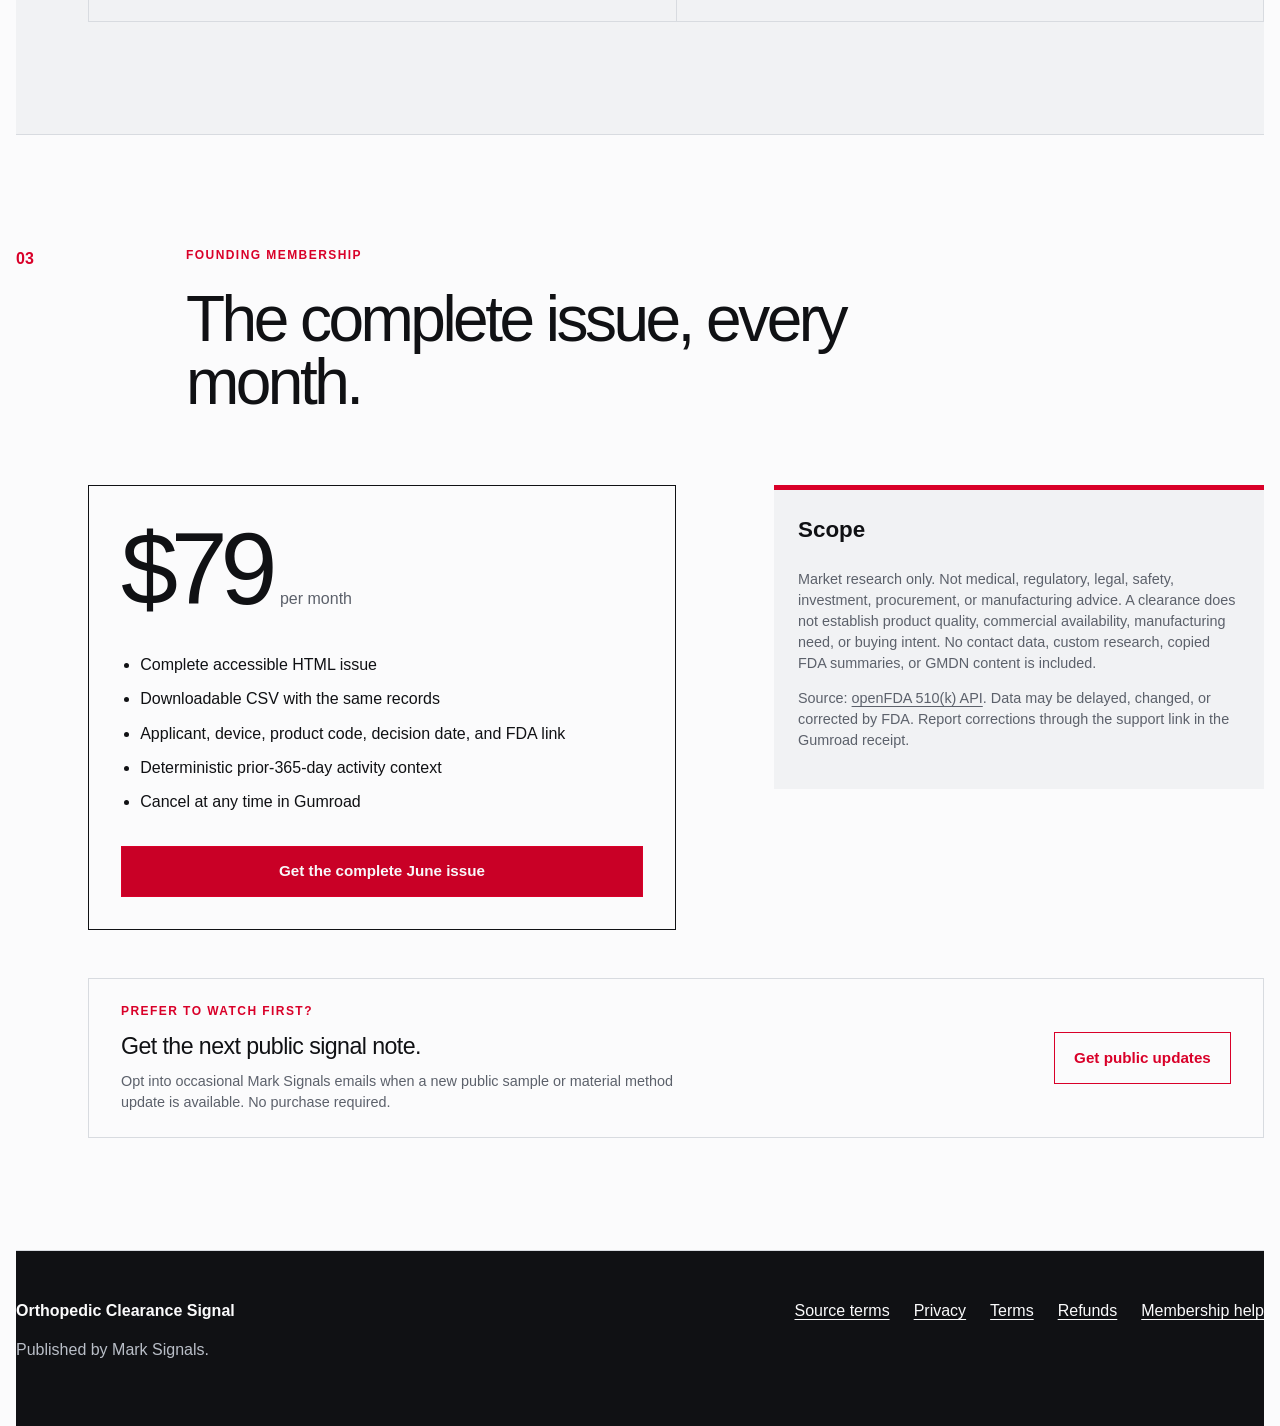
==== commit e677f7d3: "Clarify value and clean public sample" ====
--- a/orthopedic-clearance-signal/index.html
+++ b/orthopedic-clearance-signal/index.html
@@ -3,10 +3,10 @@
 <head>
   <meta charset="utf-8">
   <meta name="viewport" content="width=device-width, initial-scale=1">
-  <meta name="description" content="A source-linked monthly publication of newly reported FDA orthopedic 510(k) clearances for orthopedic and spine medical-device suppliers.">
+  <meta name="description" content="Stop rebuilding the orthopedic FDA search. Get a source-linked monthly review queue with deterministic prior-365-day context.">
   <meta name="robots" content="index,follow,max-image-preview:large">
   <meta property="og:title" content="Orthopedic Clearance Signal - June 2026 sample">
-  <meta property="og:description" content="Inspect eight source-linked records, the deterministic method, and the complete 37-record monthly publication before subscribing.">
+  <meta property="og:description" content="Inspect eight source-linked records and the deterministic method, then get the complete monthly review queue without searching FDA data by hand.">
   <meta property="og:type" content="website">
   <meta property="og:url" content="https://marksignals.github.io/orthopedic-clearance-signal/">
   <meta property="og:image" content="https://marksignals.github.io/assets/orthopedic-clearance-signal.png">
@@ -35,8 +35,8 @@
       <div class="issue-mark" aria-hidden="true"><span>Issue</span>06</div>
       <div class="hero-copy">
         <p class="eyebrow">June 2026 public sample</p>
-        <h1>See orthopedic clearances while they are still new.</h1>
-        <p class="lede">A monthly, source-linked review queue for business-development and product leaders at orthopedic and spine contract manufacturers. Each issue turns newly reported FDA 510(k) records into a clean HTML and CSV publication with deterministic prior-365-day context.</p>
+        <h1>Stop rebuilding the FDA search every month.</h1>
+        <p class="lede">Get a review-ready queue of newly reported orthopedic 510(k)s, direct FDA records, and prior-365-day applicant and product-code context—so you can decide what deserves a closer look without searching the source by hand.</p>
         <div class="hero-actions">
           <a class="button primary" href="https://marksignals.gumroad.com/l/orthopedic-clearance-signal?monthly=true&amp;wanted=true&amp;referrer=https%3A%2F%2Fmarksignals.github.io%2Forthopedic-clearance-signal%2F">Get the 37-record issue - $79/month</a>
           <a class="button secondary" href="issue-preview.csv" download>Download the 8-row sample</a>
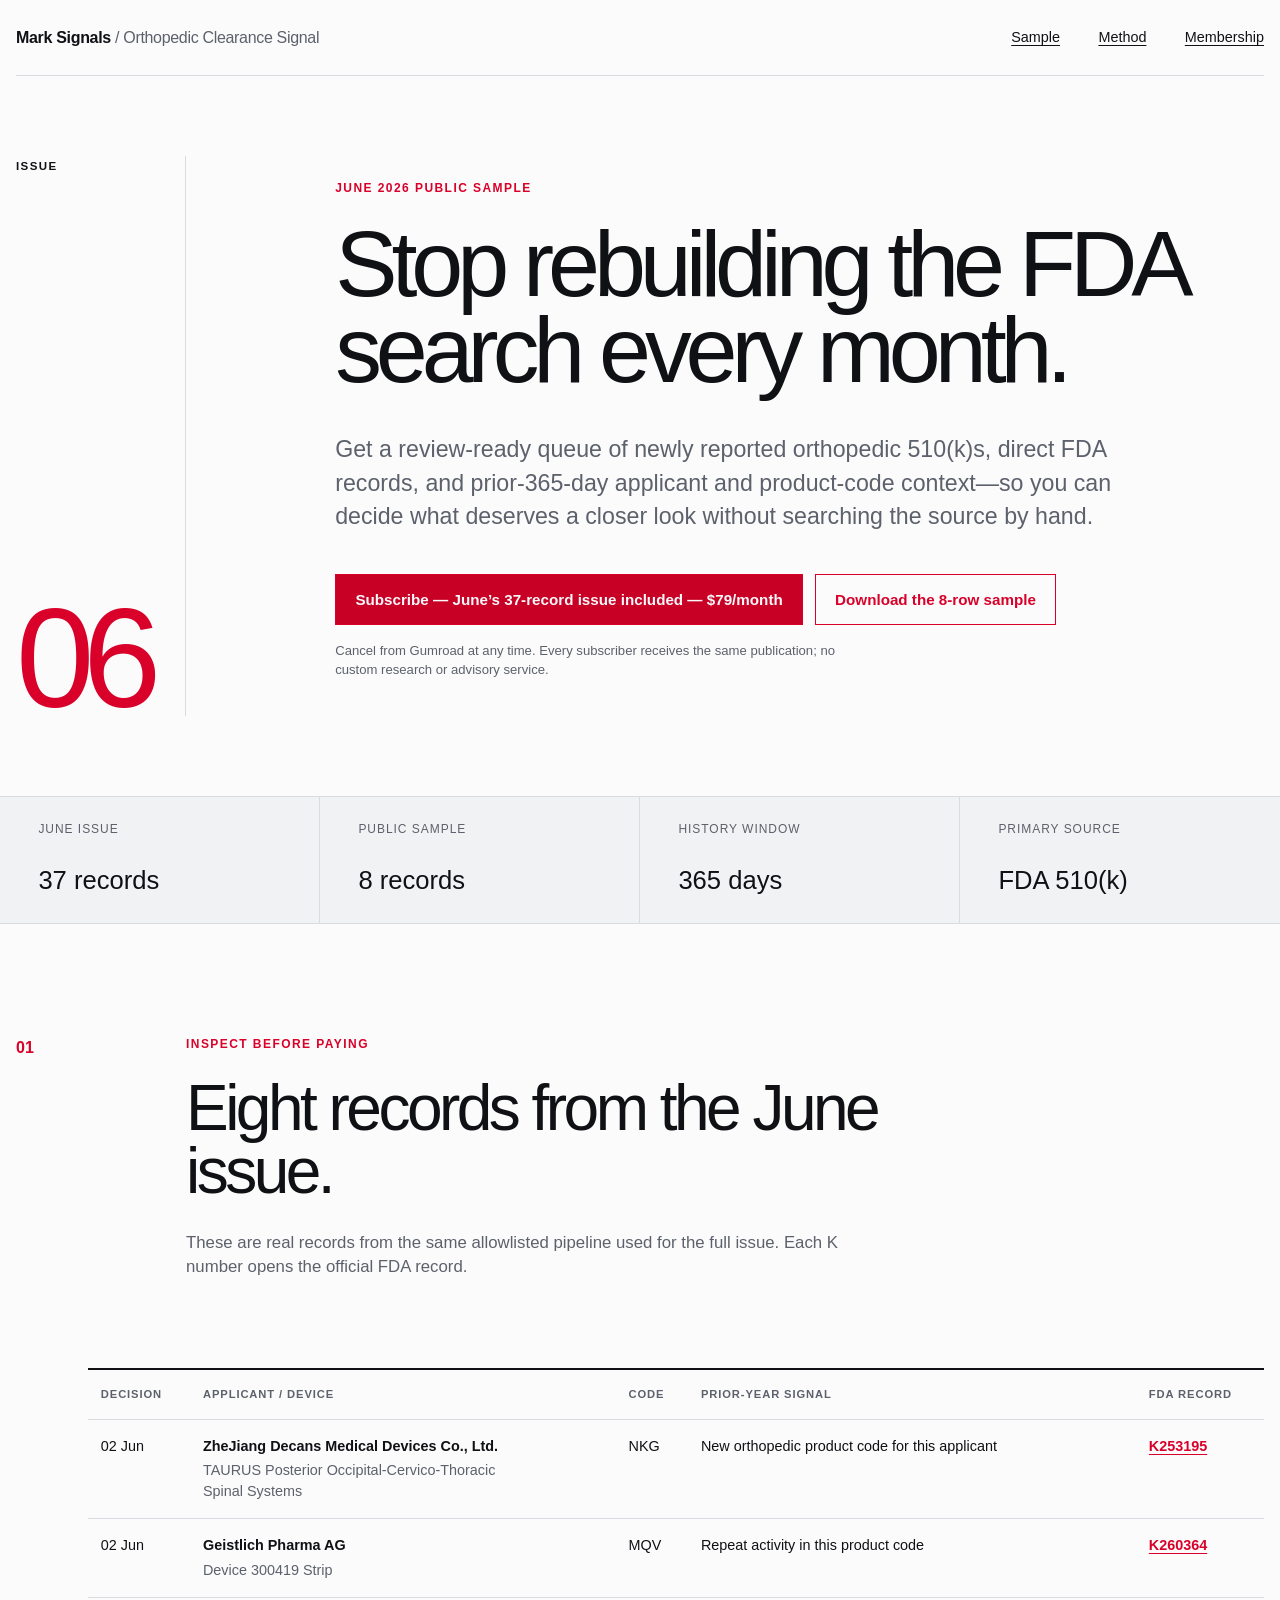
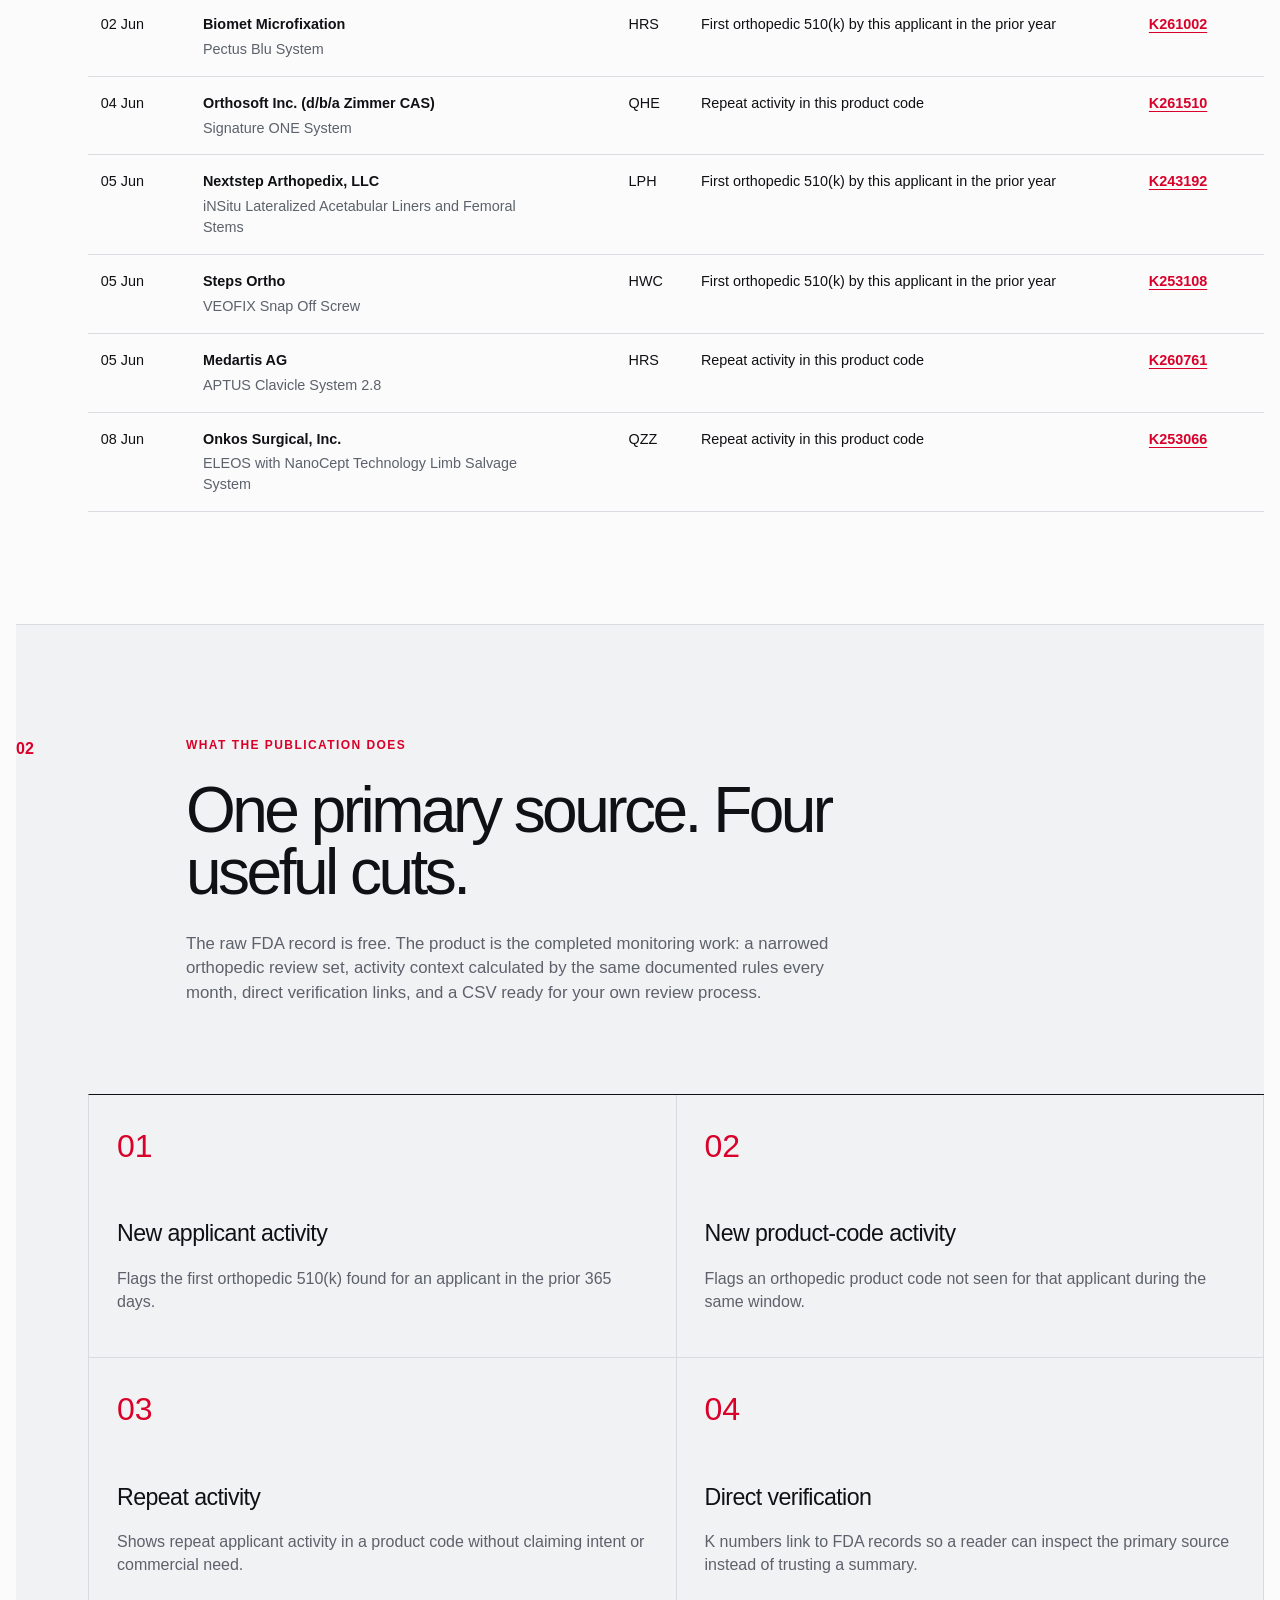
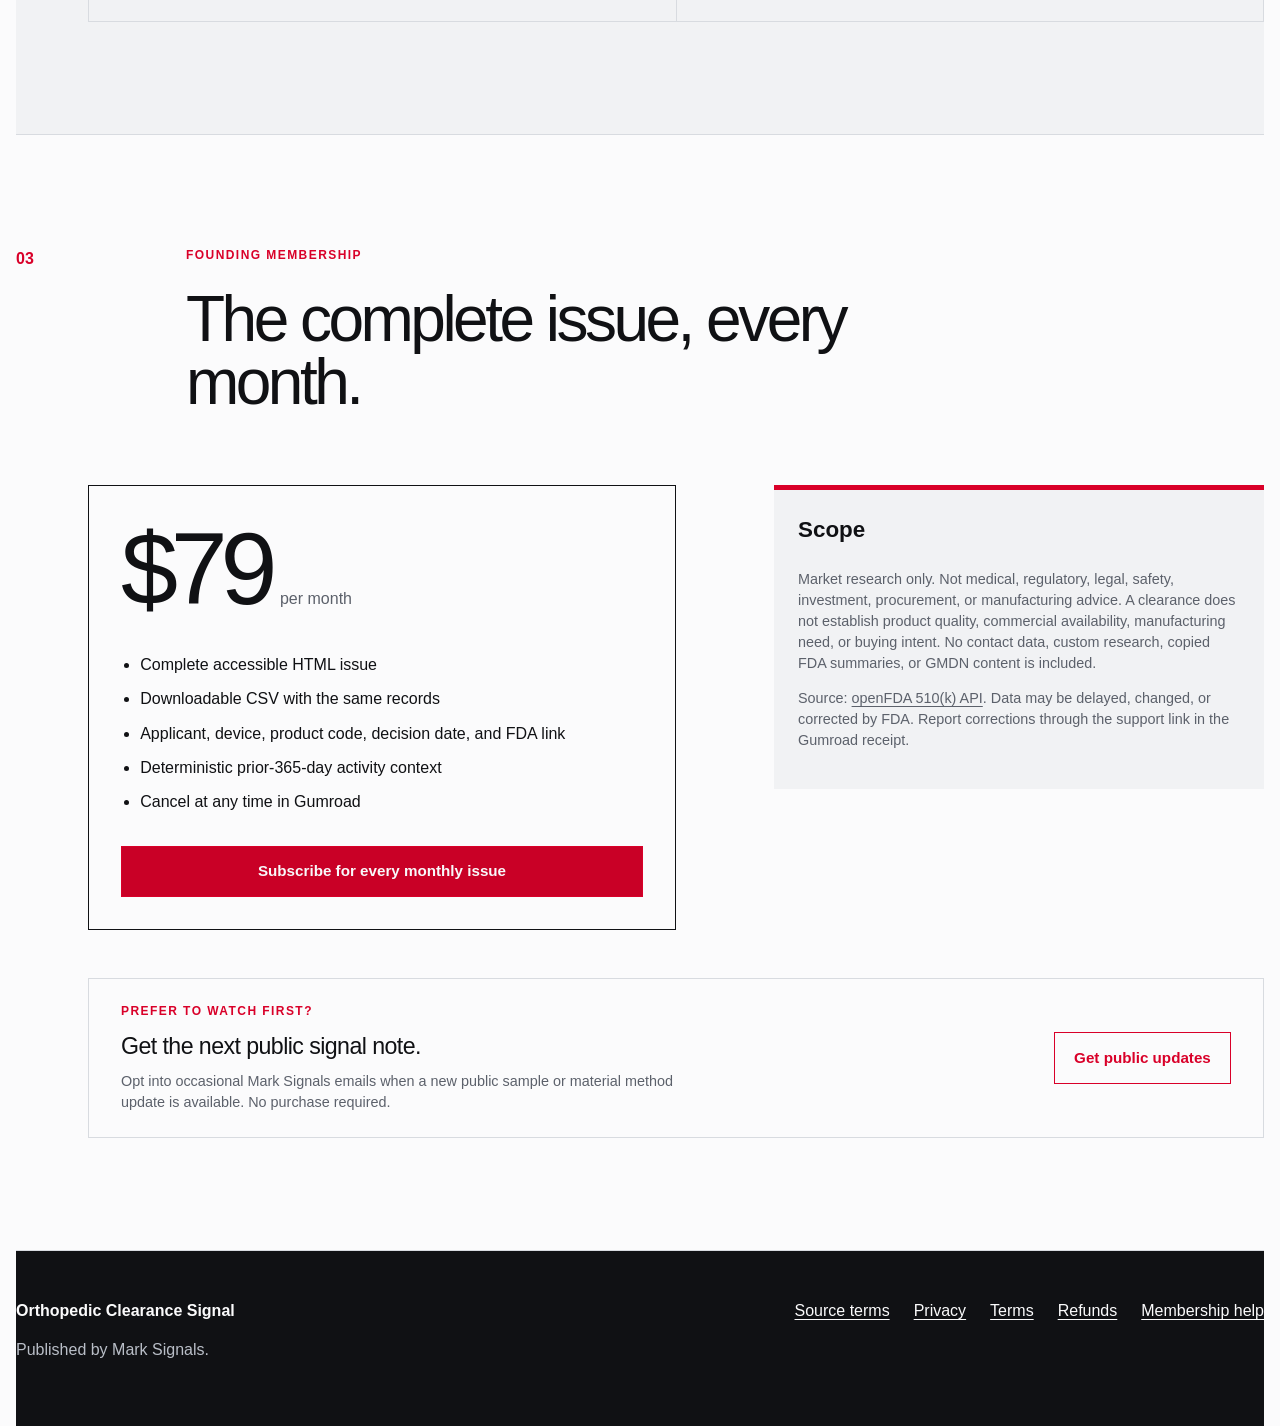
==== commit a6eea169: "Clarify monthly signal subscription" ====
--- a/orthopedic-clearance-signal/index.html
+++ b/orthopedic-clearance-signal/index.html
@@ -38,7 +38,7 @@
         <h1>Stop rebuilding the FDA search every month.</h1>
         <p class="lede">Get a review-ready queue of newly reported orthopedic 510(k)s, direct FDA records, and prior-365-day applicant and product-code context—so you can decide what deserves a closer look without searching the source by hand.</p>
         <div class="hero-actions">
-          <a class="button primary" href="https://marksignals.gumroad.com/l/orthopedic-clearance-signal?monthly=true&amp;wanted=true&amp;referrer=https%3A%2F%2Fmarksignals.github.io%2Forthopedic-clearance-signal%2F">Get the 37-record issue - $79/month</a>
+          <a class="button primary" href="https://marksignals.gumroad.com/l/orthopedic-clearance-signal?monthly=true&amp;wanted=true&amp;referrer=https%3A%2F%2Fmarksignals.github.io%2Forthopedic-clearance-signal%2F">Subscribe — June’s 37-record issue included — $79/month</a>
           <a class="button secondary" href="issue-preview.csv" download>Download the 8-row sample</a>
         </div>
         <p class="microcopy">Cancel from Gumroad at any time. Every subscriber receives the same publication; no custom research or advisory service.</p>
@@ -162,7 +162,7 @@
           <li>Deterministic prior-365-day activity context</li>
           <li>Cancel at any time in Gumroad</li>
         </ul>
-        <a class="button primary" href="https://marksignals.gumroad.com/l/orthopedic-clearance-signal?monthly=true&amp;wanted=true&amp;referrer=https%3A%2F%2Fmarksignals.github.io%2Forthopedic-clearance-signal%2F">Get the complete June issue</a>
+        <a class="button primary" href="https://marksignals.gumroad.com/l/orthopedic-clearance-signal?monthly=true&amp;wanted=true&amp;referrer=https%3A%2F%2Fmarksignals.github.io%2Forthopedic-clearance-signal%2F">Subscribe for every monthly issue</a>
       </div>
       <aside class="scope-note">
         <h3>Scope</h3>
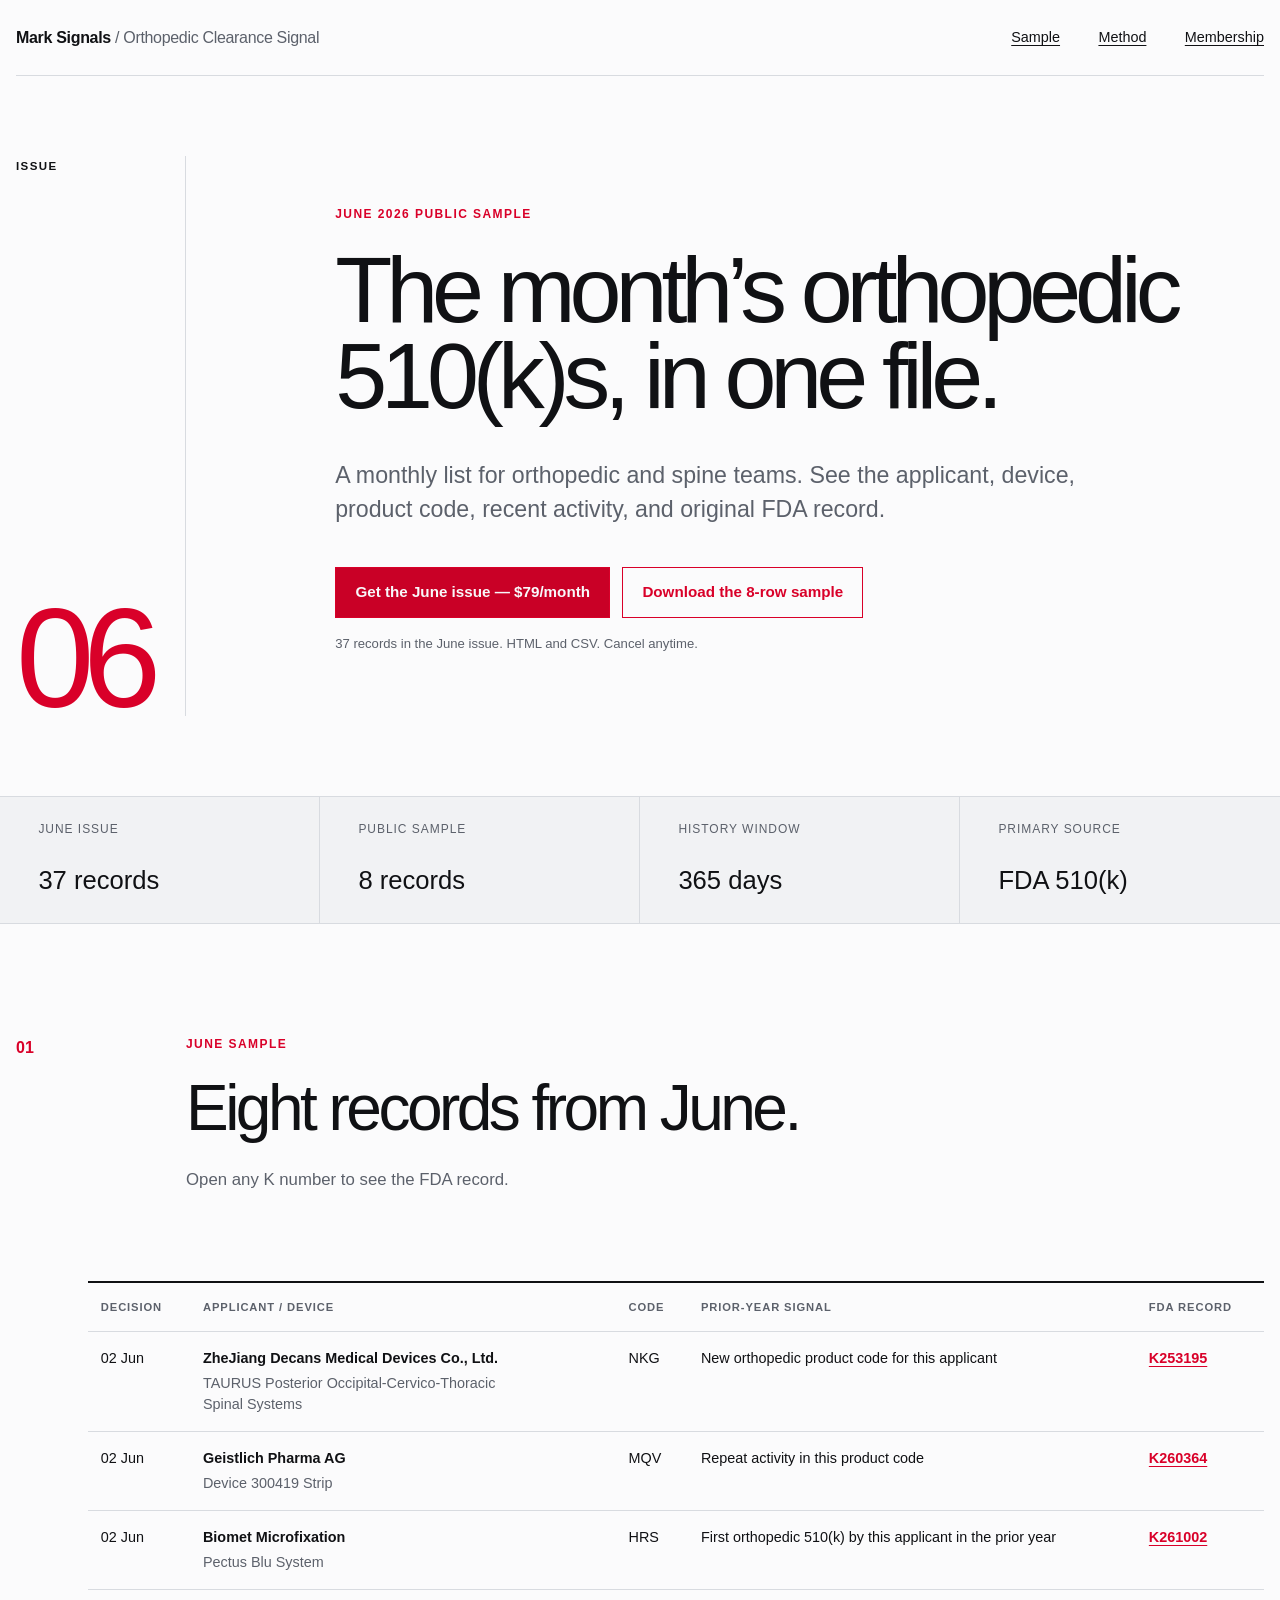
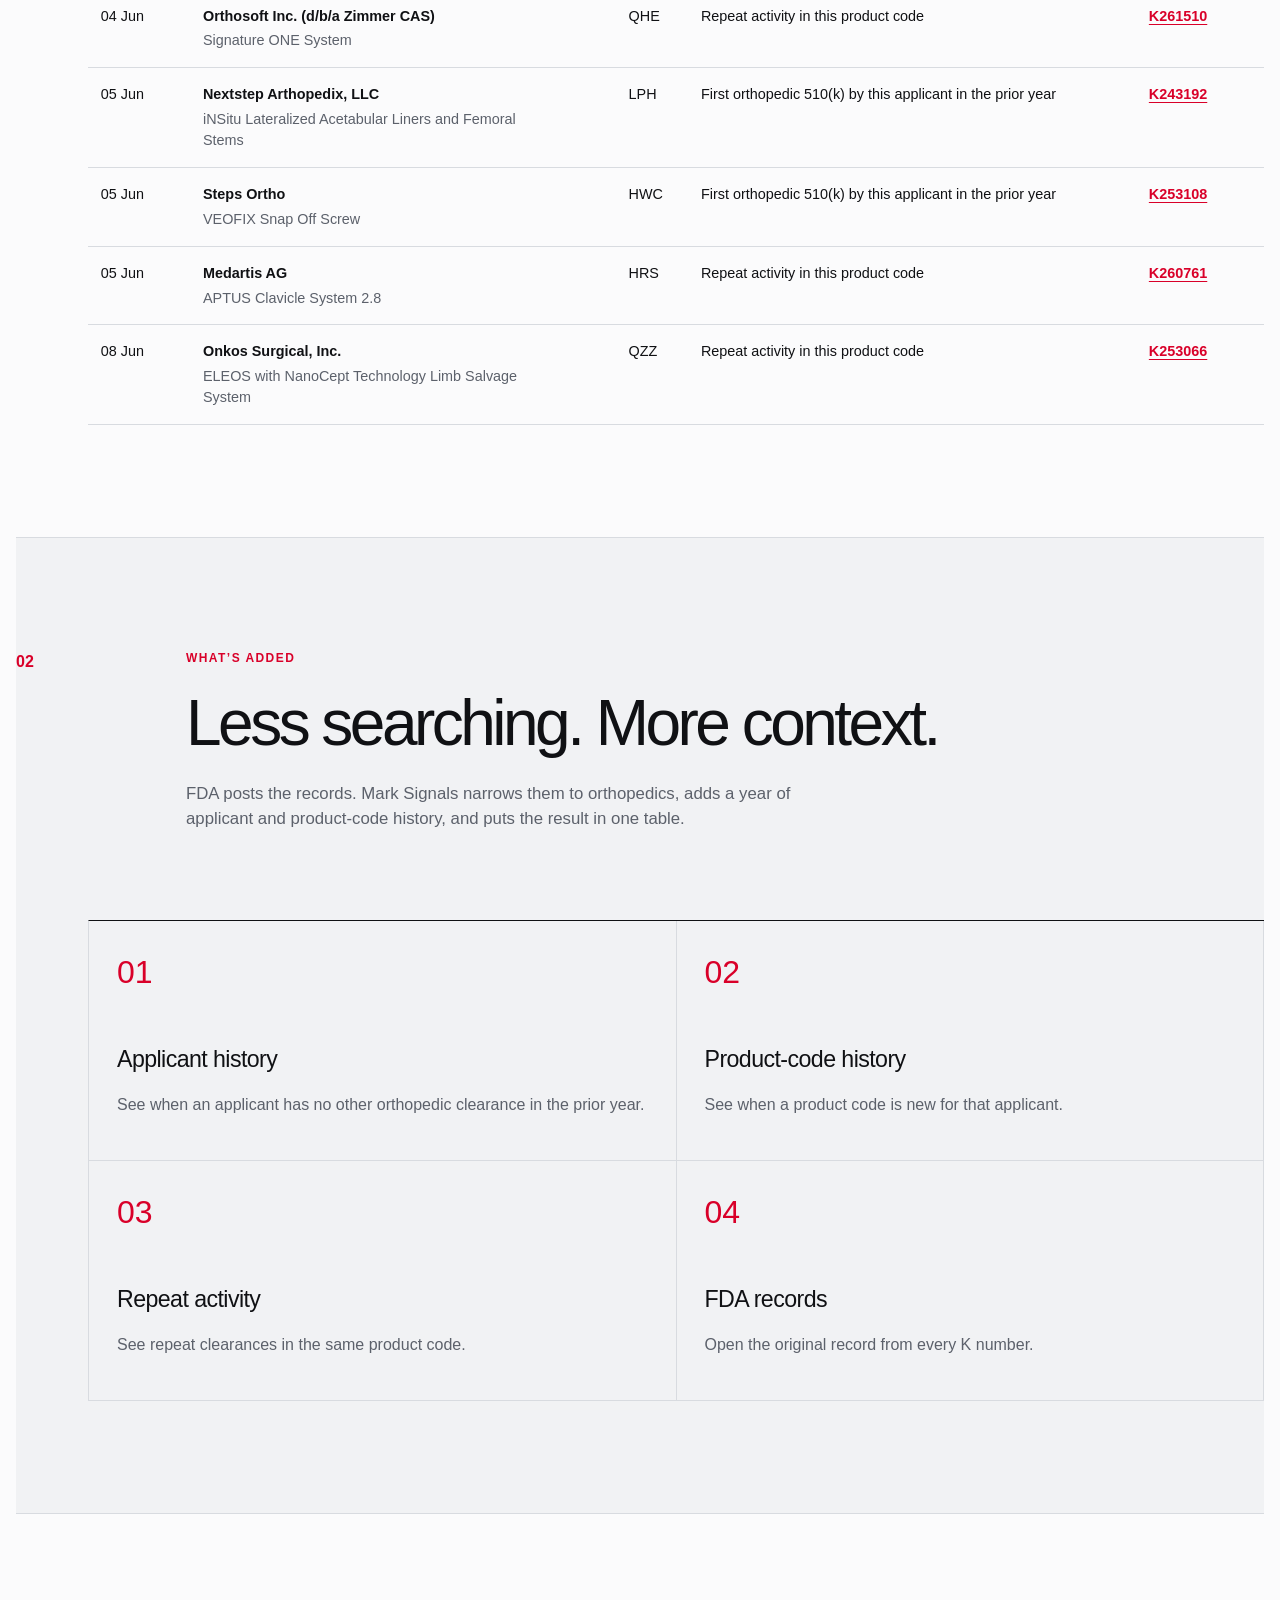
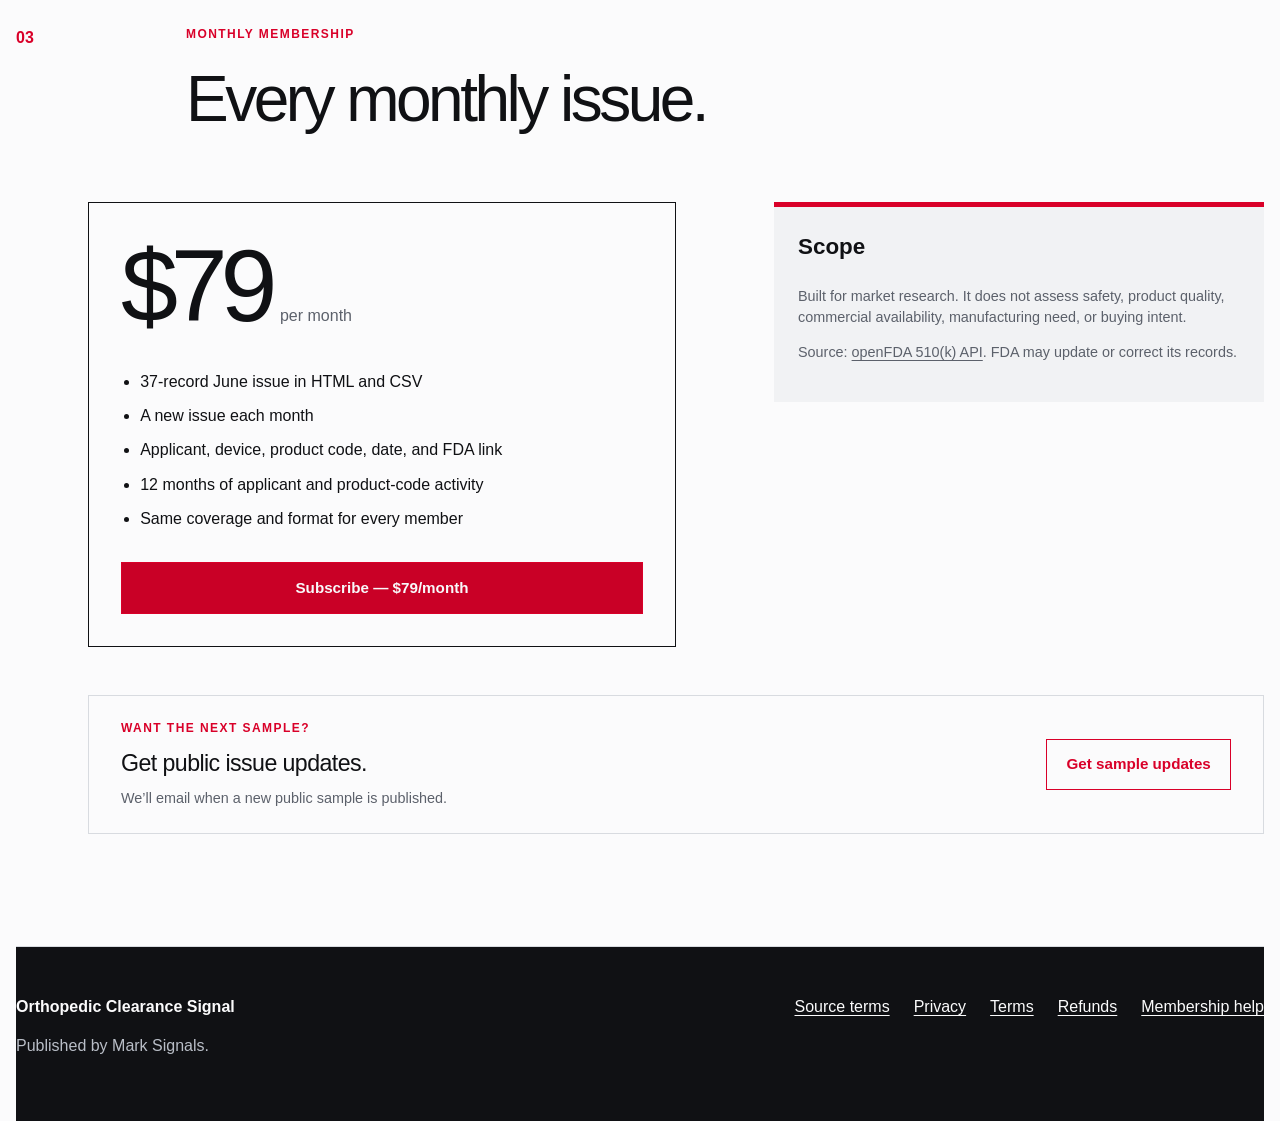
==== commit b2699148: "Rewrite the public site in a restrained market voice" ====
--- a/orthopedic-clearance-signal/index.html
+++ b/orthopedic-clearance-signal/index.html
@@ -3,11 +3,12 @@
 <head>
   <meta charset="utf-8">
   <meta name="viewport" content="width=device-width, initial-scale=1">
-  <meta name="description" content="Stop rebuilding the orthopedic FDA search. Get a source-linked monthly review queue with deterministic prior-365-day context.">
+  <meta name="description" content="A monthly list of new orthopedic and spine 510(k) clearances, with direct FDA links and 12-month activity context.">
   <meta name="robots" content="index,follow,max-image-preview:large">
   <meta property="og:title" content="Orthopedic Clearance Signal - June 2026 sample">
-  <meta property="og:description" content="Inspect eight source-linked records and the deterministic method, then get the complete monthly review queue without searching FDA data by hand.">
+  <meta property="og:description" content="See the applicant, device, product code, recent activity, and original FDA record in one monthly file.">
   <meta property="og:type" content="website">
+  <meta property="og:site_name" content="Mark Signals">
   <meta property="og:url" content="https://marksignals.github.io/orthopedic-clearance-signal/">
   <meta property="og:image" content="https://marksignals.github.io/assets/orthopedic-clearance-signal.png">
   <meta property="og:image:width" content="1280">
@@ -18,6 +19,38 @@
   <link rel="canonical" href="https://marksignals.github.io/orthopedic-clearance-signal/">
   <link rel="icon" href="../favicon.svg" type="image/svg+xml">
   <link rel="stylesheet" href="styles.css">
+  <script type="application/ld+json">
+  {
+    "@context": "https://schema.org",
+    "@type": "Dataset",
+    "name": "Orthopedic Clearance Signal — June 2026 public sample",
+    "description": "Eight orthopedic FDA 510(k) clearance records with direct FDA links and 12-month applicant and product-code activity.",
+    "url": "https://marksignals.github.io/orthopedic-clearance-signal/",
+    "isPartOf": "https://marksignals.gumroad.com/l/orthopedic-clearance-signal",
+    "creator": {
+      "@type": "Organization",
+      "name": "Mark Signals",
+      "url": "https://marksignals.github.io/"
+    },
+    "isBasedOn": "https://api.fda.gov/device/510k.json",
+    "temporalCoverage": "2026-06-01/2026-06-30",
+    "dateModified": "2026-07-14",
+    "distribution": {
+      "@type": "DataDownload",
+      "encodingFormat": "text/csv",
+      "contentUrl": "https://marksignals.github.io/orthopedic-clearance-signal/issue-preview.csv"
+    },
+    "variableMeasured": [
+      "FDA 510(k) number",
+      "decision date",
+      "applicant",
+      "device name",
+      "product code",
+      "prior-365-day applicant activity",
+      "prior-365-day product-code activity"
+    ]
+  }
+  </script>
 </head>
 <body>
   <a class="skip-link" href="#main">Skip to the sample</a>
@@ -35,13 +68,13 @@
       <div class="issue-mark" aria-hidden="true"><span>Issue</span>06</div>
       <div class="hero-copy">
         <p class="eyebrow">June 2026 public sample</p>
-        <h1>Stop rebuilding the FDA search every month.</h1>
-        <p class="lede">Get a review-ready queue of newly reported orthopedic 510(k)s, direct FDA records, and prior-365-day applicant and product-code context—so you can decide what deserves a closer look without searching the source by hand.</p>
+        <h1>The month’s orthopedic 510(k)s, in one file.</h1>
+        <p class="lede">A monthly list for orthopedic and spine teams. See the applicant, device, product code, recent activity, and original FDA record.</p>
         <div class="hero-actions">
-          <a class="button primary" href="https://marksignals.gumroad.com/l/orthopedic-clearance-signal?monthly=true&amp;wanted=true&amp;referrer=https%3A%2F%2Fmarksignals.github.io%2Forthopedic-clearance-signal%2F">Subscribe — June’s 37-record issue included — $79/month</a>
+          <a class="button primary" href="https://marksignals.gumroad.com/l/orthopedic-clearance-signal?monthly=true&amp;wanted=true&amp;referrer=https%3A%2F%2Fmarksignals.github.io%2Forthopedic-clearance-signal%2F">Get the June issue — $79/month</a>
           <a class="button secondary" href="issue-preview.csv" download>Download the 8-row sample</a>
         </div>
-        <p class="microcopy">Cancel from Gumroad at any time. Every subscriber receives the same publication; no custom research or advisory service.</p>
+        <p class="microcopy">37 records in the June issue. HTML and CSV. Cancel anytime.</p>
       </div>
     </section>
 
@@ -55,9 +88,9 @@
     <section class="section page-grid" id="sample">
       <div class="section-index">01</div>
       <div class="section-heading">
-        <p class="eyebrow">Inspect before paying</p>
-        <h2>Eight records from the June issue.</h2>
-        <p>These are real records from the same allowlisted pipeline used for the full issue. Each K number opens the official FDA record.</p>
+        <p class="eyebrow">June sample</p>
+        <h2>Eight records from June.</h2>
+        <p>Open any K number to see the FDA record.</p>
       </div>
       <div class="table-wrap" tabindex="0" role="region" aria-label="June 2026 clearance sample table">
         <table>
@@ -135,47 +168,47 @@
     <section class="section method page-grid" id="method">
       <div class="section-index">02</div>
       <div class="section-heading">
-        <p class="eyebrow">What the publication does</p>
-        <h2>One primary source. Four useful cuts.</h2>
-        <p>The raw FDA record is free. The product is the completed monitoring work: a narrowed orthopedic review set, activity context calculated by the same documented rules every month, direct verification links, and a CSV ready for your own review process.</p>
+        <p class="eyebrow">What’s added</p>
+        <h2>Less searching. More context.</h2>
+        <p>FDA posts the records. Mark Signals narrows them to orthopedics, adds a year of applicant and product-code history, and puts the result in one table.</p>
       </div>
       <div class="method-grid">
-        <article><strong>01</strong><h3>New applicant activity</h3><p>Flags the first orthopedic 510(k) found for an applicant in the prior 365 days.</p></article>
-        <article><strong>02</strong><h3>New product-code activity</h3><p>Flags an orthopedic product code not seen for that applicant during the same window.</p></article>
-        <article><strong>03</strong><h3>Repeat activity</h3><p>Shows repeat applicant activity in a product code without claiming intent or commercial need.</p></article>
-        <article><strong>04</strong><h3>Direct verification</h3><p>K numbers link to FDA records so a reader can inspect the primary source instead of trusting a summary.</p></article>
+        <article><strong>01</strong><h3>Applicant history</h3><p>See when an applicant has no other orthopedic clearance in the prior year.</p></article>
+        <article><strong>02</strong><h3>Product-code history</h3><p>See when a product code is new for that applicant.</p></article>
+        <article><strong>03</strong><h3>Repeat activity</h3><p>See repeat clearances in the same product code.</p></article>
+        <article><strong>04</strong><h3>FDA records</h3><p>Open the original record from every K number.</p></article>
       </div>
     </section>
 
     <section class="section price-section page-grid" id="membership">
       <div class="section-index">03</div>
       <div class="section-heading">
-        <p class="eyebrow">Founding membership</p>
-        <h2>The complete issue, every month.</h2>
+        <p class="eyebrow">Monthly membership</p>
+        <h2>Every monthly issue.</h2>
       </div>
       <div class="price-card">
         <p class="price"><strong>$79</strong><span>per month</span></p>
         <ul>
-          <li>Complete accessible HTML issue</li>
-          <li>Downloadable CSV with the same records</li>
-          <li>Applicant, device, product code, decision date, and FDA link</li>
-          <li>Deterministic prior-365-day activity context</li>
-          <li>Cancel at any time in Gumroad</li>
+          <li>37-record June issue in HTML and CSV</li>
+          <li>A new issue each month</li>
+          <li>Applicant, device, product code, date, and FDA link</li>
+          <li>12 months of applicant and product-code activity</li>
+          <li>Same coverage and format for every member</li>
         </ul>
-        <a class="button primary" href="https://marksignals.gumroad.com/l/orthopedic-clearance-signal?monthly=true&amp;wanted=true&amp;referrer=https%3A%2F%2Fmarksignals.github.io%2Forthopedic-clearance-signal%2F">Subscribe for every monthly issue</a>
+        <a class="button primary" href="https://marksignals.gumroad.com/l/orthopedic-clearance-signal?monthly=true&amp;wanted=true&amp;referrer=https%3A%2F%2Fmarksignals.github.io%2Forthopedic-clearance-signal%2F">Subscribe — $79/month</a>
       </div>
       <aside class="scope-note">
         <h3>Scope</h3>
-        <p>Market research only. Not medical, regulatory, legal, safety, investment, procurement, or manufacturing advice. A clearance does not establish product quality, commercial availability, manufacturing need, or buying intent. No contact data, custom research, copied FDA summaries, or GMDN content is included.</p>
-        <p>Source: <a href="https://open.fda.gov/apis/device/510k/">openFDA 510(k) API</a>. Data may be delayed, changed, or corrected by FDA. Report corrections through the support link in the Gumroad receipt.</p>
+        <p>Built for market research. It does not assess safety, product quality, commercial availability, manufacturing need, or buying intent.</p>
+        <p>Source: <a href="https://open.fda.gov/apis/device/510k/">openFDA 510(k) API</a>. FDA may update or correct its records.</p>
       </aside>
       <div class="follow-card">
         <div>
-          <p class="eyebrow">Prefer to watch first?</p>
-          <h3>Get the next public signal note.</h3>
-          <p>Opt into occasional Mark Signals emails when a new public sample or material method update is available. No purchase required.</p>
+          <p class="eyebrow">Want the next sample?</p>
+          <h3>Get public issue updates.</h3>
+          <p>We’ll email when a new public sample is published.</p>
         </div>
-        <a class="button secondary" href="https://marksignals.gumroad.com/subscribe">Get public updates</a>
+        <a class="button secondary" href="https://marksignals.gumroad.com/subscribe">Get sample updates</a>
       </div>
     </section>
   </main>
